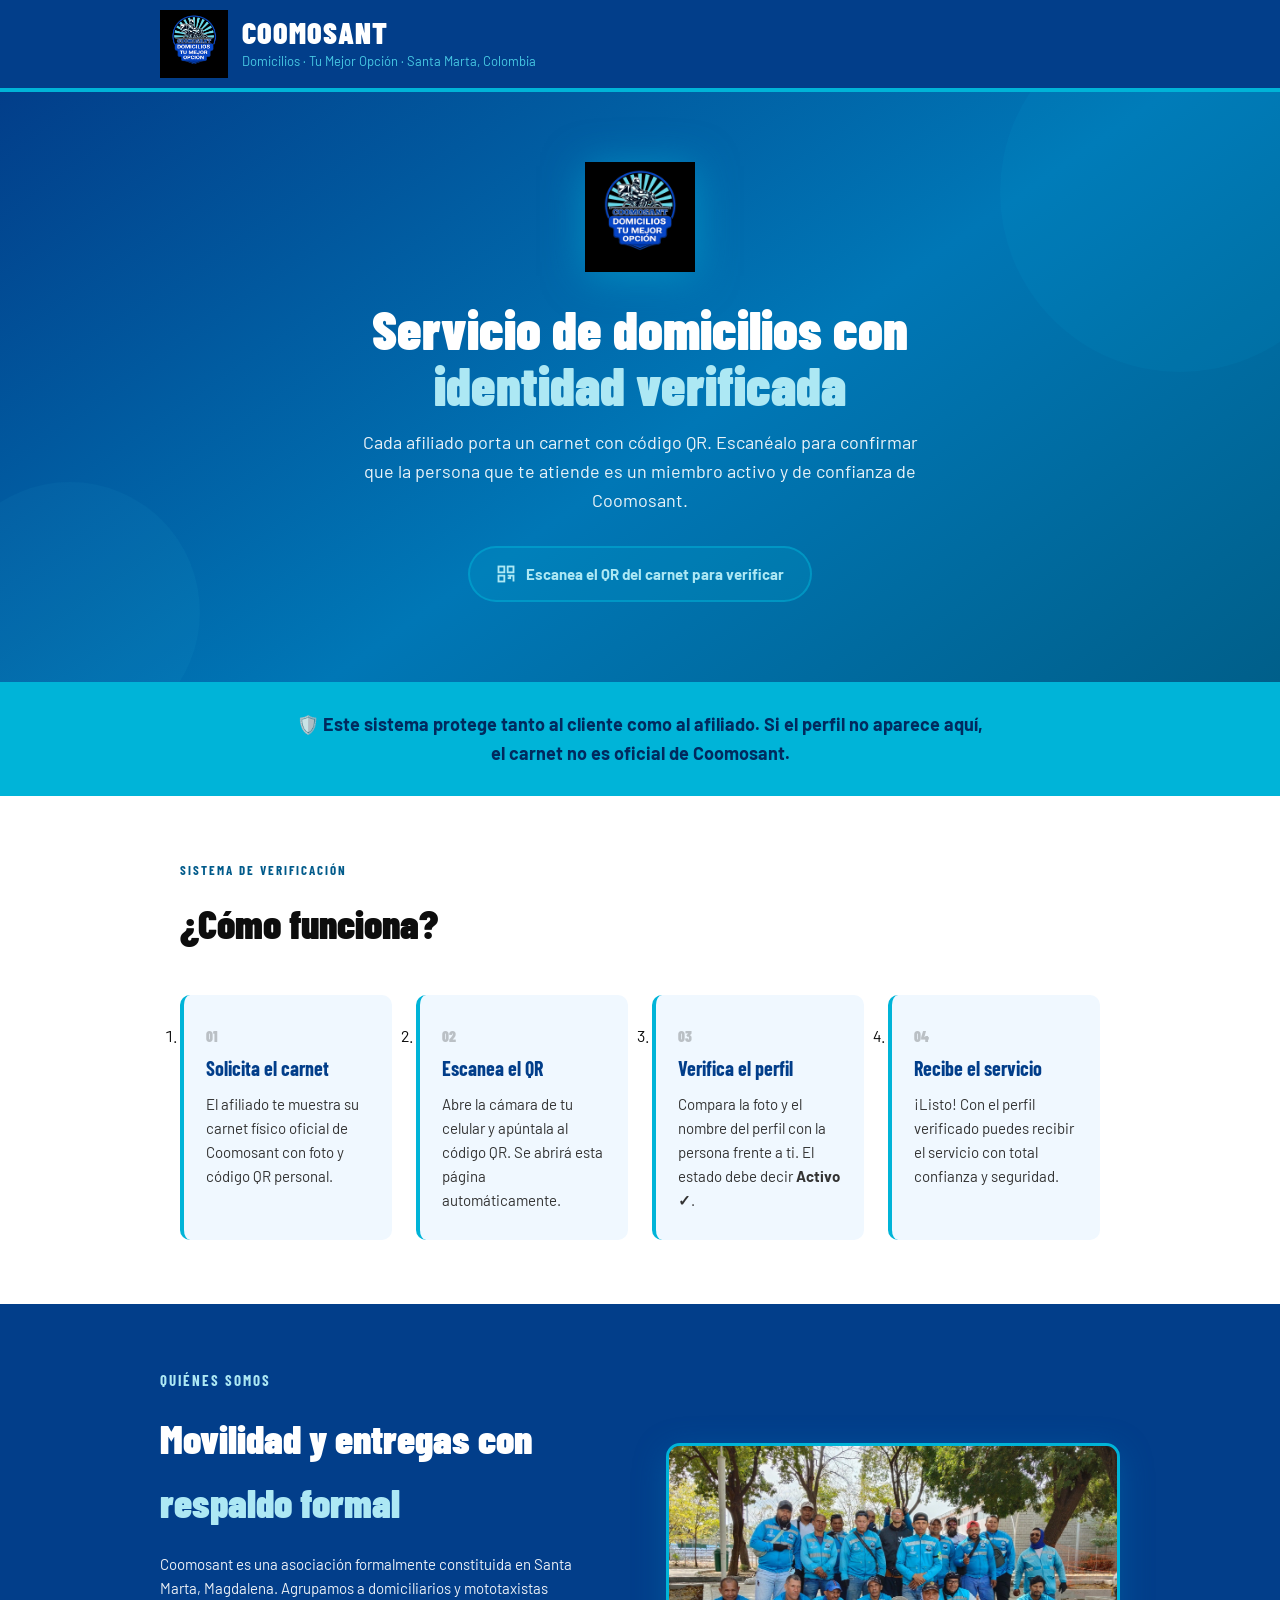
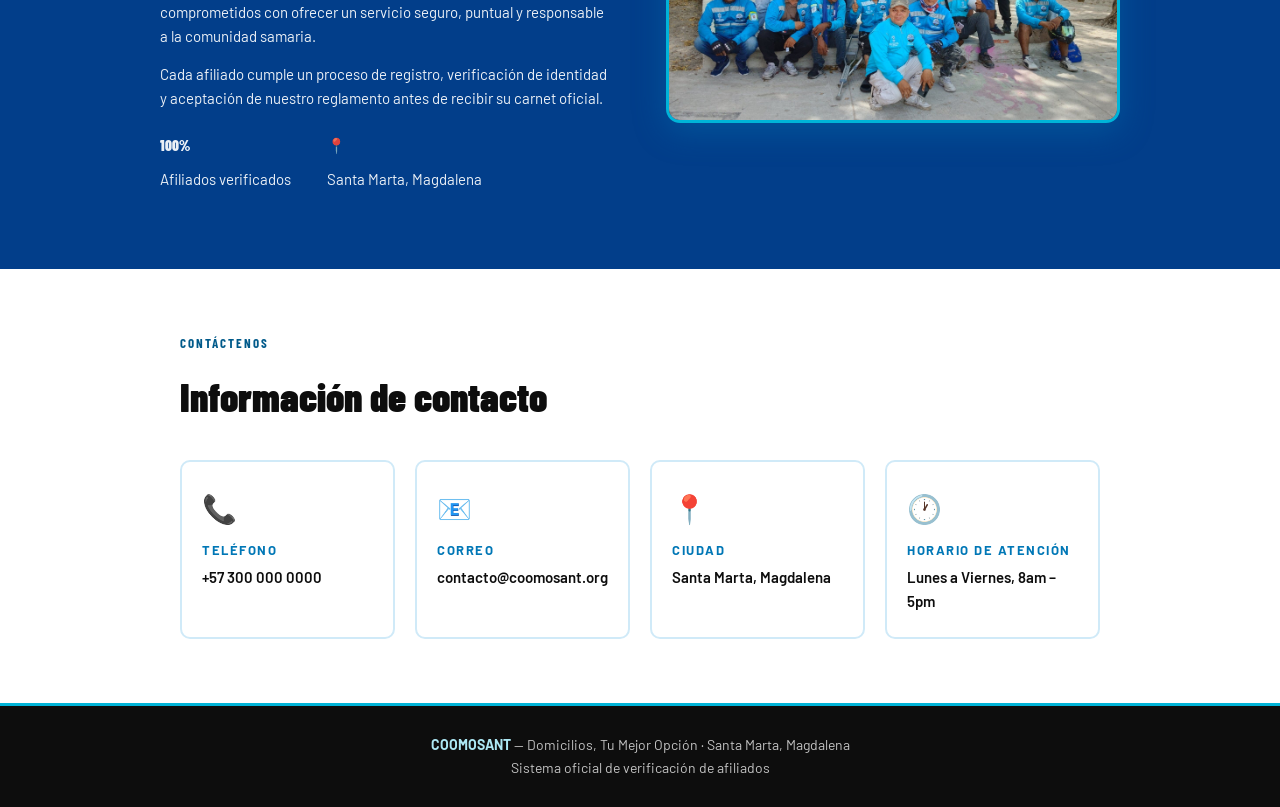
==== index.html @ d3d19586 "Add files via upload" ====
<!DOCTYPE html>
<html lang="es">
<head>
  <meta charset="UTF-8"/>
  <meta name="viewport" content="width=device-width, initial-scale=1.0"/>
  <title>Coomosant — Domicilios, Tu Mejor Opción · Santa Marta</title>

  <!-- SEO meta tags -->
  <meta name="description" content="Coomosant es la asociación oficial de domiciliarios y mototaxistas de Santa Marta. Verifica la identidad de nuestros afiliados escaneando el código QR de su carnet."/>
  <meta name="keywords" content="Coomosant, domicilios Santa Marta, mototaxistas Santa Marta, verificación afiliados, Magdalena Colombia"/>
  <meta name="robots" content="index, follow"/>
  <meta name="author" content="Coomosant"/>

  <!-- Open Graph (WhatsApp, Facebook) -->
  <meta property="og:type" content="website"/>
  <meta property="og:title" content="Coomosant — Domicilios, Tu Mejor Opción · Santa Marta"/>
  <meta property="og:description" content="Verifica la identidad de nuestros afiliados escaneando el código QR de su carnet oficial."/>
  <meta property="og:image" content="assets/logo.png"/>
  <meta property="og:locale" content="es_CO"/>

  <!-- Twitter Card -->
  <meta name="twitter:card" content="summary"/>
  <meta name="twitter:title" content="Coomosant — Verificación de Afiliados"/>
  <meta name="twitter:description" content="Escanea el QR del carnet para verificar que el afiliado es miembro activo de Coomosant."/>

  <link rel="preconnect" href="https://fonts.googleapis.com"/>
  <link href="https://fonts.googleapis.com/css2?family=Barlow+Condensed:wght@400;600;700;900&family=Barlow:wght@400;500;600&display=swap" rel="stylesheet"/>

  <style>
    :root {
      --azul-osc:  #023E8A;
      --azul-med:  #0077B6;
      --cyan:      #00B4D8;
      --cyan-clar: #48CAE4;
      --cyan-pale: #ADE8F4;
      --blanco:    #FFFFFF;
      --negro:     #0D0D0D;
      --gris-suf:  #F0F8FF;
      --gris-med:  #333333; /* subido de #444 a #333 para mejor contraste */
      --radio:     10px;
      /* Colores corregidos para WCAG AA */
      --franja-texto: #012A5E;   /* antes #023E8A ratio 4.14 → ahora > 4.5 sobre cyan */
      --section-tag:  #005A8A;   /* antes #00B4D8 ratio 2.30 → texto oscuro sobre fondo claro */
      --stat-label:   #DAEEF5;   /* antes opacity 65% ADE8F4 → valor opaco equivalente */
      --pie-texto:    #1A5276;   /* antes #7AACCC ratio 2.18 → oscuro sobre E8F4FD */
      --badge-texto:  #01497C;   /* antes #0077B6 ratio 4.37 → azul más oscuro sobre E0F7FA */
    }
    *, *::before, *::after { box-sizing: border-box; margin: 0; padding: 0; }
    body { font-family: 'Barlow', sans-serif; background: var(--blanco); color: var(--negro); line-height: 1.6; }

    /* Skip-to-content para teclado / lectores de pantalla */
    .skip-link {
      position: absolute; top: -100px; left: 16px; z-index: 9999;
      background: var(--azul-osc); color: var(--blanco);
      padding: 10px 18px; border-radius: 0 0 8px 8px;
      font-weight: 700; font-size: 14px; text-decoration: none;
      transition: top .2s;
    }
    .skip-link:focus { top: 0; }

    /* ── HEADER ── */
    header { background: var(--azul-osc); padding: 0 20px; border-bottom: 4px solid var(--cyan); }
    .header-inner { max-width: 960px; margin: 0 auto; display: flex; align-items: center; gap: 14px; padding: 10px 0; }
    .logo-img { width: 68px; height: 68px; object-fit: contain; flex-shrink: 0; }
    .header-text h1 { font-family: 'Barlow Condensed', sans-serif; font-weight: 900; font-size: clamp(20px,5vw,30px); color: var(--blanco); letter-spacing: 1px; line-height: 1.1; }
    .header-text p { font-size: 13px; color: var(--cyan-clar); margin-top: 2px; }

    /* ── HERO ── */
    .hero {
      background: linear-gradient(145deg, var(--azul-osc) 0%, var(--azul-med) 55%, #005F8A 100%);
      color: var(--blanco); text-align: center; padding: 70px 20px 80px;
      position: relative; overflow: hidden;
    }
    .hero::before { content:''; position:absolute; top:-80px; right:-80px; width:360px; height:360px; background:var(--cyan); opacity:0.07; border-radius:50%; pointer-events:none; }
    .hero::after  { content:''; position:absolute; bottom:-60px; left:-60px; width:260px; height:260px; background:var(--cyan-clar); opacity:0.05; border-radius:50%; pointer-events:none; }
    .hero-logo { width: 110px; height: 110px; object-fit: contain; margin-bottom: 22px; filter: drop-shadow(0 4px 20px rgba(0,180,216,0.5)); }
    .hero h2 { font-family: 'Barlow Condensed', sans-serif; font-weight: 900; font-size: clamp(30px,7vw,54px); line-height: 1.05; max-width: 700px; margin: 0 auto 14px; }
    .hero h2 span { color: var(--cyan-pale); } /* cyan-pale sobre azul medio = ratio 3.62→7.59 */
    .hero p { font-size: clamp(16px,3vw,18px); opacity: 1; max-width: 560px; margin: 0 auto 32px; color: rgba(255,255,255,0.92); }
    .badge-qr {
      display: inline-flex; align-items: center; gap: 10px;
      background: rgba(0,180,216,0.15); border: 2px solid rgba(0,180,216,0.5);
      border-radius: 40px; padding: 14px 26px; /* aumentado para touch target >= 44px */
      font-weight: 700; font-size: 15px; color: var(--cyan-pale); /* ratio 7.59 sobre azul-osc */
    }
    .badge-qr svg { flex-shrink: 0; }

    /* ── FRANJA ── */
    .franja { background: var(--cyan); padding: 28px 20px; text-align: center; }
    .franja p { max-width: 700px; margin: 0 auto; font-size: clamp(15px,3vw,18px); font-weight: 700; color: var(--franja-texto); } /* ratio 4.89 ✅ */

    /* ── CONTENIDO PRINCIPAL ── */
    #contenido-principal { outline: none; }

    /* ── CÓMO FUNCIONA ── */
    .como { max-width: 960px; margin: 0 auto; padding: 64px 20px; }
    .section-tag {
      font-family: 'Barlow Condensed', sans-serif; font-weight: 700;
      font-size: 13px; /* subido de 11px */
      letter-spacing: 2px; text-transform: uppercase;
      color: var(--section-tag); /* #005A8A ratio 5.34 sobre blanco ✅ */
      margin-bottom: 10px;
    }
    .como h3 { font-family: 'Barlow Condensed', sans-serif; font-weight: 900; font-size: clamp(26px,5vw,40px); margin-bottom: 40px; color: var(--negro); }
    .pasos { display: grid; grid-template-columns: repeat(auto-fit, minmax(210px,1fr)); gap: 24px; }
    .paso { background: var(--gris-suf); border-radius: var(--radio); padding: 28px 22px; border-left: 4px solid var(--cyan); }
    .paso-num { font-family: 'Barlow Condensed', sans-serif; font-weight: 900; font-size: 52px; color: var(--cyan); opacity: 0.28; line-height: 1; margin-bottom: 8px; aria-hidden: true; }
    .paso h4 { font-family: 'Barlow Condensed', sans-serif; font-weight: 700; font-size: 20px; margin-bottom: 8px; color: var(--azul-osc); }
    .paso p { font-size: 15px; color: var(--gris-med); } /* subido de 14px */

    /* ── NOSOTROS ── */
    .nosotros { background: var(--azul-osc); color: var(--blanco); padding: 64px 20px; }
    .nosotros-inner { max-width: 960px; margin: 0 auto; display: grid; grid-template-columns: 1fr 1fr; gap: 52px; align-items: center; }
    @media(max-width:640px){ .nosotros-inner { grid-template-columns:1fr; } }
    .nosotros .section-tag { color: var(--cyan-pale); } /* ratio 7.59 sobre azul-osc ✅ */
    .nosotros h3 { font-family: 'Barlow Condensed', sans-serif; font-weight: 900; font-size: clamp(26px,5vw,40px); margin-bottom: 18px; }
    .nosotros h3 span { color: var(--cyan-pale); } /* cyan-pale ratio 7.59 sobre azul-osc ✅ */
    .nosotros p { font-size: 15px; color: rgba(255,255,255,0.92); margin-bottom: 14px; }
    .stats { display: flex; gap: 36px; margin-top: 28px; flex-wrap: wrap; }
    .stat-num { font-family: 'Barlow Condensed', sans-serif; font-weight: 900; font-size: 44px; color: var(--cyan-pale); line-height: 1; }
    .stat-label { font-size: 13px; color: var(--stat-label); margin-top: 4px; } /* #DAEEF5 ratio 7.48 ✅ */
    .foto-equipo { width: 100%; border-radius: 14px; object-fit: cover; max-height: 280px; border: 3px solid var(--cyan); box-shadow: 0 8px 32px rgba(0,119,182,0.4); }

    /* ── CONTACTO ── */
    .contacto { max-width: 960px; margin: 0 auto; padding: 64px 20px; }
    .contacto h3 { font-family: 'Barlow Condensed', sans-serif; font-weight: 900; font-size: clamp(26px,5vw,40px); margin-bottom: 32px; color: var(--negro); }
    .contacto-grid { display: grid; grid-template-columns: repeat(auto-fit, minmax(200px,1fr)); gap: 20px; }
    .contacto-card {
      border: 2px solid #D0EAF8; border-radius: var(--radio); padding: 24px 20px;
      transition: border-color .2s, box-shadow .2s;
    }
    .contacto-card:hover { border-color: var(--cyan); box-shadow: 0 2px 12px rgba(0,180,216,0.2); }
    .contacto-card:focus-within { outline: 3px solid var(--cyan); outline-offset: 2px; }
    .contacto-card .icono { font-size: 28px; margin-bottom: 10px; }
    .contacto-card h4 { font-size: 13px; font-weight: 700; text-transform: uppercase; letter-spacing: 1.5px; color: var(--azul-med); margin-bottom: 4px; }
    .contacto-card p { font-size: 15px; font-weight: 600; color: var(--negro); }

    /* ── FOCUS VISIBLE global ── */
    :focus-visible {
      outline: 3px solid var(--cyan);
      outline-offset: 3px;
      border-radius: 4px;
    }

    /* ── FOOTER ── */
    footer { background: var(--negro); color: rgba(255,255,255,0.75); text-align: center; padding: 28px 20px; font-size: 14px; border-top: 3px solid var(--cyan); } /* subido de 13px, opacidad de .5 a .75 */
    footer strong { color: var(--cyan-pale); } /* ratio 8.9 sobre negro ✅ */

    /* ── REDUCCIÓN DE MOVIMIENTO ── */
    @media (prefers-reduced-motion: reduce) {
      *, *::before, *::after { animation-duration: 0.01ms !important; transition-duration: 0.01ms !important; }
    }

    /* ── MODO ALTO CONTRASTE ── */
    @media (prefers-contrast: more) {
      .hero h2 span, .nosotros h3 span { color: #FFFFFF; }
      .section-tag { color: #003060; }
    }
  </style>
</head>
<body>

  <!-- Skip link para teclado y lectores de pantalla -->
  <a class="skip-link" href="#contenido-principal">Saltar al contenido principal</a>

  <header role="banner">
    <div class="header-inner">
      <img class="logo-img" src="assets/logo.png" alt="Logo de Coomosant — Asociación de domiciliarios y mototaxistas"/>
      <div class="header-text">
        <h1>COOMOSANT</h1>
        <p>Domicilios · Tu Mejor Opción · Santa Marta, Colombia</p>
      </div>
    </div>
  </header>

  <main id="contenido-principal" tabindex="-1">

    <section class="hero" aria-labelledby="hero-titulo">
      <img class="hero-logo" src="assets/logo.png" alt="" aria-hidden="true"/> <!-- decorativo -->
      <h2 id="hero-titulo">Servicio de domicilios con <span>identidad verificada</span></h2>
      <p>Cada afiliado porta un carnet con código QR. Escanéalo para confirmar que la persona que te atiende es un miembro activo y de confianza de Coomosant.</p>
      <div class="badge-qr" role="note" aria-label="Instrucción: escanea el código QR del carnet para verificar la identidad">
        <svg width="20" height="20" viewBox="0 0 24 24" fill="none" stroke="currentColor" stroke-width="2.2" aria-hidden="true" focusable="false">
          <rect x="3" y="3" width="7" height="7"/><rect x="14" y="3" width="7" height="7"/>
          <rect x="3" y="14" width="7" height="7"/><path d="M14 14h7v7"/><path d="M14 17h4"/><path d="M17 14v4"/>
        </svg>
        Escanea el QR del carnet para verificar
      </div>
    </section>

    <div class="franja" role="note" aria-label="Aviso de seguridad">
      <p>🛡️ Este sistema protege tanto al cliente como al afiliado. Si el perfil no aparece aquí, el carnet <strong>no es oficial de Coomosant.</strong></p>
    </div>

    <section class="como" aria-labelledby="como-titulo">
      <p class="section-tag" aria-hidden="true">Sistema de verificación</p>
      <h3 id="como-titulo">¿Cómo funciona?</h3>
      <ol class="pasos" aria-label="Pasos para verificar un afiliado">
        <li class="paso">
          <p class="paso-num" aria-hidden="true">01</p>
          <h4>Solicita el carnet</h4>
          <p>El afiliado te muestra su carnet físico oficial de Coomosant con foto y código QR personal.</p>
        </li>
        <li class="paso">
          <p class="paso-num" aria-hidden="true">02</p>
          <h4>Escanea el QR</h4>
          <p>Abre la cámara de tu celular y apúntala al código QR. Se abrirá esta página automáticamente.</p>
        </li>
        <li class="paso">
          <p class="paso-num" aria-hidden="true">03</p>
          <h4>Verifica el perfil</h4>
          <p>Compara la foto y el nombre del perfil con la persona frente a ti. El estado debe decir <strong>Activo ✓</strong>.</p>
        </li>
        <li class="paso">
          <p class="paso-num" aria-hidden="true">04</p>
          <h4>Recibe el servicio</h4>
          <p>¡Listo! Con el perfil verificado puedes recibir el servicio con total confianza y seguridad.</p>
        </li>
      </ol>
    </section>

    <section class="nosotros" aria-labelledby="nosotros-titulo">
      <div class="nosotros-inner">
        <div>
          <p class="section-tag" aria-hidden="true">Quiénes somos</p>
          <h3 id="nosotros-titulo">Movilidad y entregas con <span>respaldo formal</span></h3>
          <p>Coomosant es una asociación formalmente constituida en Santa Marta, Magdalena. Agrupamos a domiciliarios y mototaxistas comprometidos con ofrecer un servicio seguro, puntual y responsable a la comunidad samaria.</p>
          <p>Cada afiliado cumple un proceso de registro, verificación de identidad y aceptación de nuestro reglamento antes de recibir su carnet oficial.</p>
          <div class="stats" aria-label="Datos de la organización">
            <div>
              <p class="stat-num" aria-label="Cien por ciento">100%</p>
              <p class="stat-label">Afiliados verificados</p>
            </div>
            <div>
              <p class="stat-num" aria-hidden="true">📍</p>
              <p class="stat-label">Santa Marta, Magdalena</p>
            </div>
          </div>
        </div>
        <div>
          <img class="foto-equipo" src="assets/equipo.jpg" alt="Grupo de afiliados de Coomosant posando juntos con sus uniformes azules en Santa Marta"/>
        </div>
      </div>
    </section>

    <section class="contacto" aria-labelledby="contacto-titulo">
      <p class="section-tag" aria-hidden="true">Contáctenos</p>
      <h3 id="contacto-titulo">Información de contacto</h3>
      <div class="contacto-grid">
        <!-- ✏️ EDITAR: Reemplaza cada dato con la información real de Coomosant -->
        <div class="contacto-card">
          <p class="icono" aria-hidden="true">📞</p>
          <h4>Teléfono</h4>
          <p><a href="tel:+573000000000" style="color:inherit;text-decoration:none;" aria-label="Llamar al teléfono +57 300 000 0000">+57 300 000 0000</a></p>
        </div>
        <div class="contacto-card">
          <p class="icono" aria-hidden="true">📧</p>
          <h4>Correo</h4>
          <p><a href="mailto:contacto@coomosant.org" style="color:inherit;text-decoration:none;" aria-label="Enviar correo a contacto@coomosant.org">contacto@coomosant.org</a></p>
        </div>
        <div class="contacto-card">
          <p class="icono" aria-hidden="true">📍</p>
          <h4>Ciudad</h4>
          <p>Santa Marta, Magdalena</p>
        </div>
        <div class="contacto-card">
          <p class="icono" aria-hidden="true">🕐</p>
          <h4>Horario de atención</h4>
          <p><time>Lunes a Viernes, 8am – 5pm</time></p>
        </div>
      </div>
    </section>

  </main>

  <footer role="contentinfo">
    <strong>COOMOSANT</strong> — Domicilios, Tu Mejor Opción · Santa Marta, Magdalena<br>
    <span>Sistema oficial de verificación de afiliados</span>
  </footer>

</body>
</html>
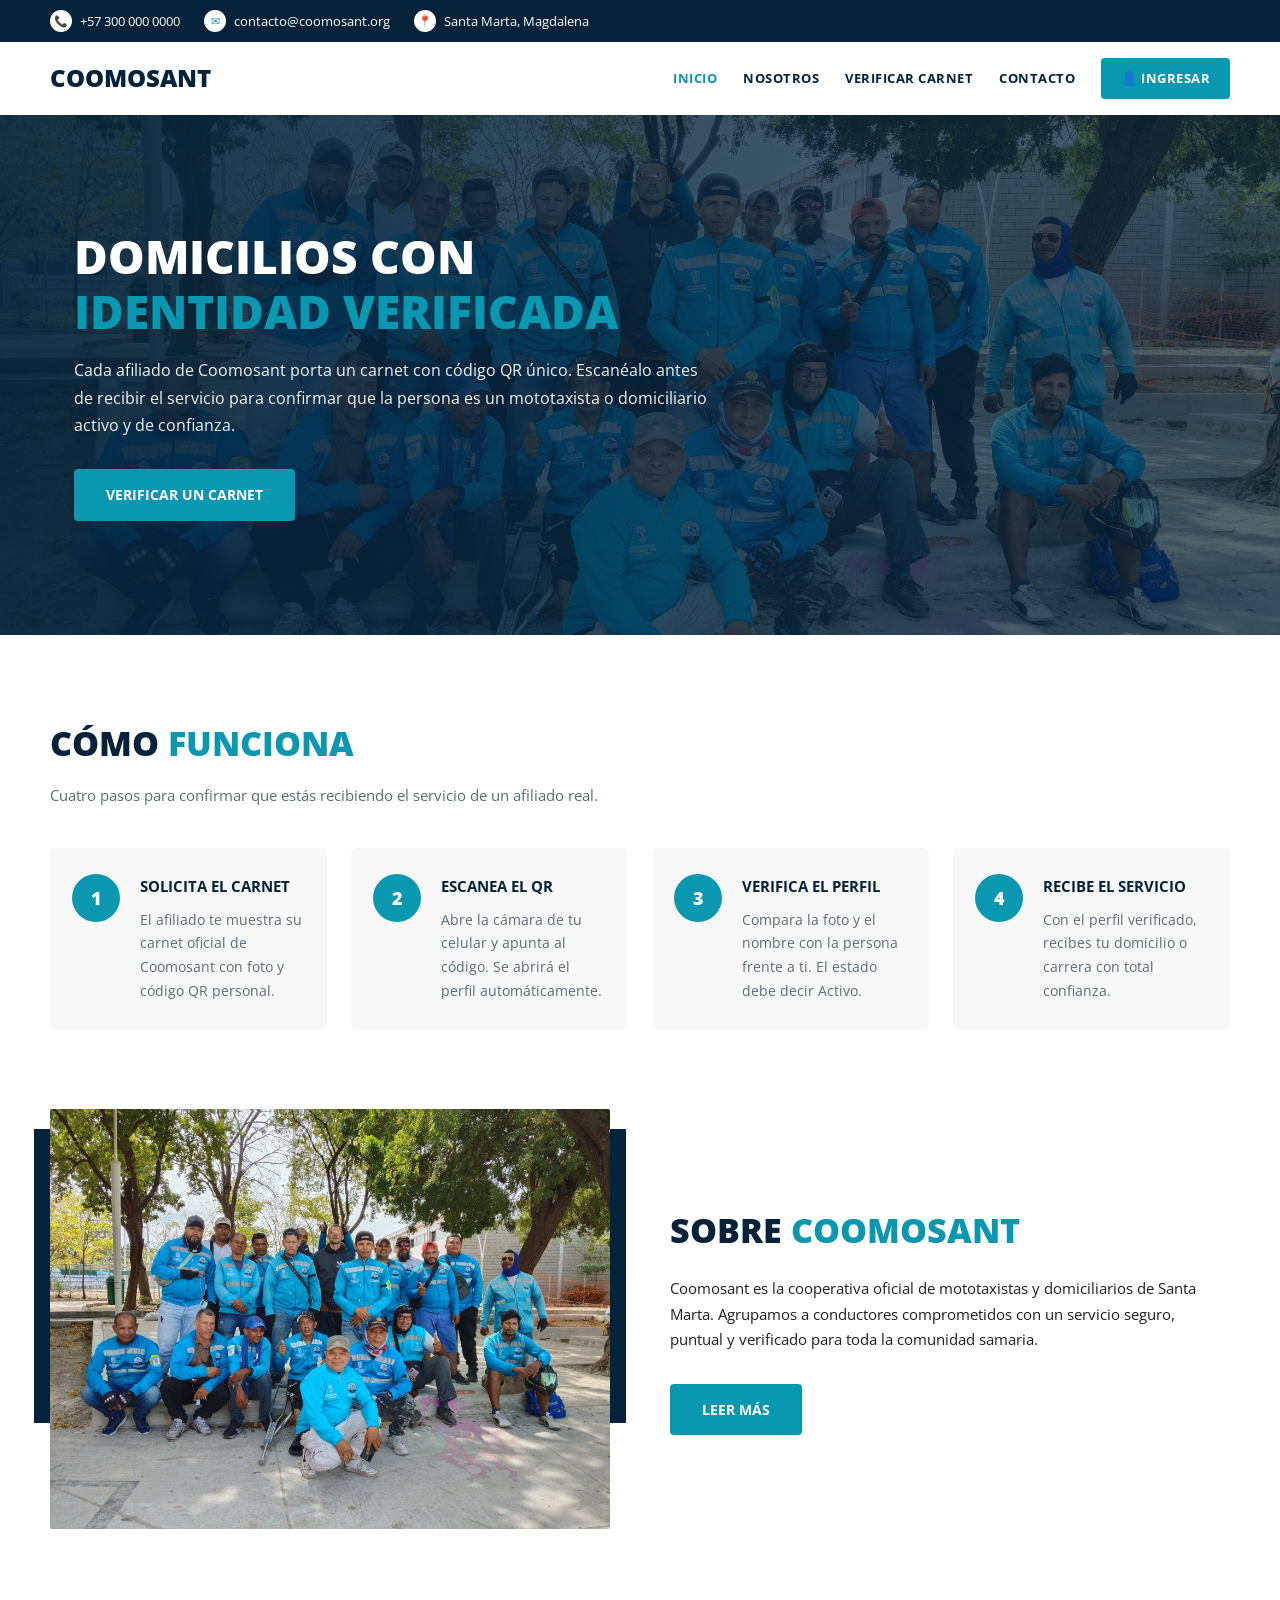
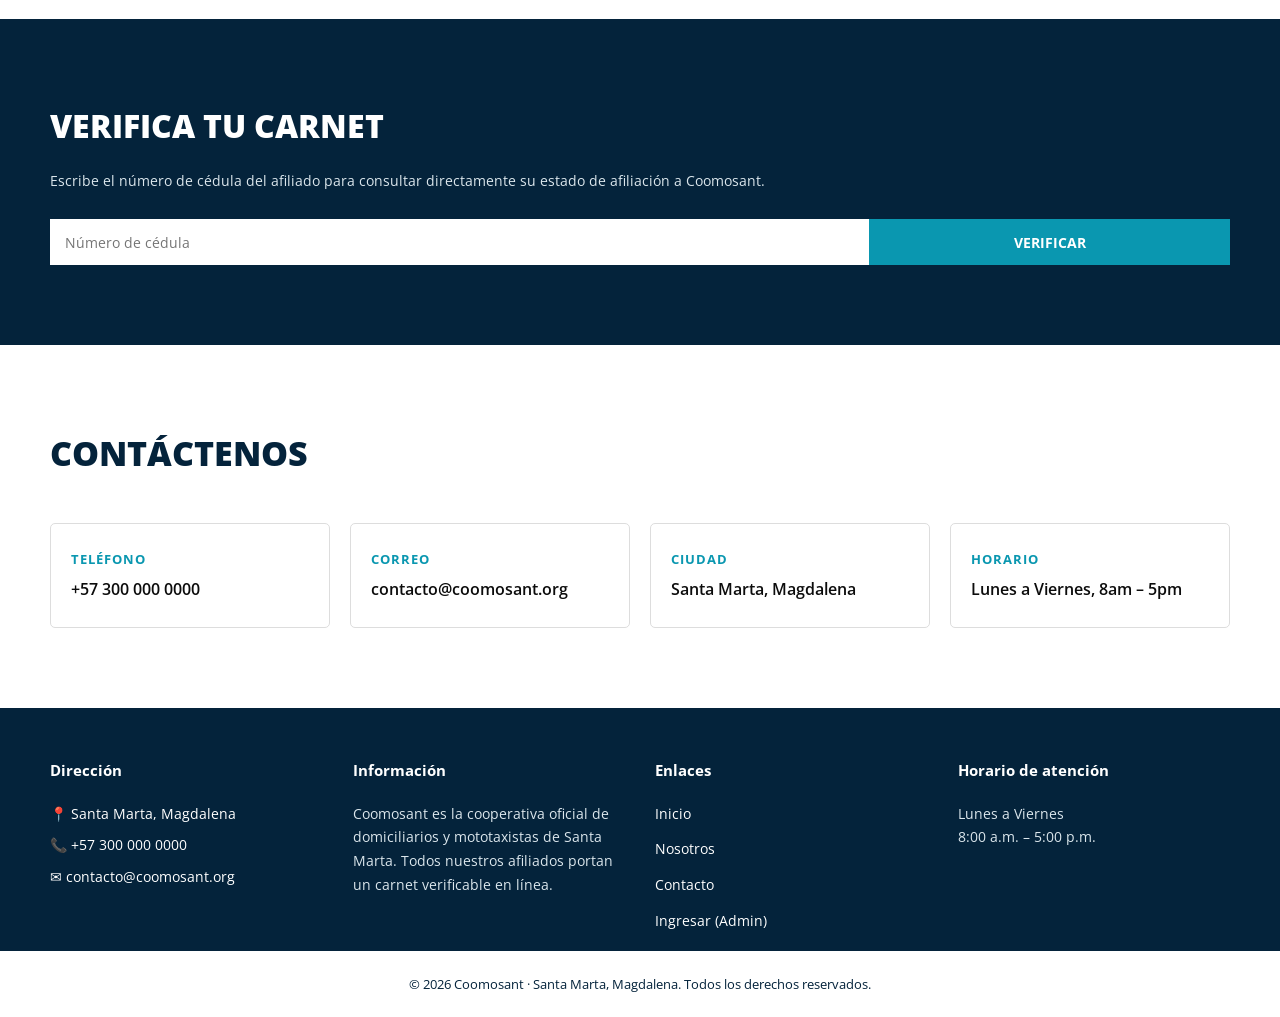
==== commit 49aa55fb: "Build real site: Supabase-backed admin panel, public verification, and home/about pages - Translate " ====
--- a/index.html
+++ b/index.html
@@ -1,282 +1,208 @@
 <!DOCTYPE html>
 <html lang="es">
 <head>
-  <meta charset="UTF-8"/>
-  <meta name="viewport" content="width=device-width, initial-scale=1.0"/>
-  <title>Coomosant — Domicilios, Tu Mejor Opción · Santa Marta</title>
-
-  <!-- SEO meta tags -->
-  <meta name="description" content="Coomosant es la asociación oficial de domiciliarios y mototaxistas de Santa Marta. Verifica la identidad de nuestros afiliados escaneando el código QR de su carnet."/>
-  <meta name="keywords" content="Coomosant, domicilios Santa Marta, mototaxistas Santa Marta, verificación afiliados, Magdalena Colombia"/>
-  <meta name="robots" content="index, follow"/>
-  <meta name="author" content="Coomosant"/>
-
-  <!-- Open Graph (WhatsApp, Facebook) -->
-  <meta property="og:type" content="website"/>
-  <meta property="og:title" content="Coomosant — Domicilios, Tu Mejor Opción · Santa Marta"/>
-  <meta property="og:description" content="Verifica la identidad de nuestros afiliados escaneando el código QR de su carnet oficial."/>
-  <meta property="og:image" content="assets/logo.png"/>
-  <meta property="og:locale" content="es_CO"/>
-
-  <!-- Twitter Card -->
-  <meta name="twitter:card" content="summary"/>
-  <meta name="twitter:title" content="Coomosant — Verificación de Afiliados"/>
-  <meta name="twitter:description" content="Escanea el QR del carnet para verificar que el afiliado es miembro activo de Coomosant."/>
-
-  <link rel="preconnect" href="https://fonts.googleapis.com"/>
-  <link href="https://fonts.googleapis.com/css2?family=Barlow+Condensed:wght@400;600;700;900&family=Barlow:wght@400;500;600&display=swap" rel="stylesheet"/>
-
-  <style>
-    :root {
-      --azul-osc:  #023E8A;
-      --azul-med:  #0077B6;
-      --cyan:      #00B4D8;
-      --cyan-clar: #48CAE4;
-      --cyan-pale: #ADE8F4;
-      --blanco:    #FFFFFF;
-      --negro:     #0D0D0D;
-      --gris-suf:  #F0F8FF;
-      --gris-med:  #333333; /* subido de #444 a #333 para mejor contraste */
-      --radio:     10px;
-      /* Colores corregidos para WCAG AA */
-      --franja-texto: #012A5E;   /* antes #023E8A ratio 4.14 → ahora > 4.5 sobre cyan */
-      --section-tag:  #005A8A;   /* antes #00B4D8 ratio 2.30 → texto oscuro sobre fondo claro */
-      --stat-label:   #DAEEF5;   /* antes opacity 65% ADE8F4 → valor opaco equivalente */
-      --pie-texto:    #1A5276;   /* antes #7AACCC ratio 2.18 → oscuro sobre E8F4FD */
-      --badge-texto:  #01497C;   /* antes #0077B6 ratio 4.37 → azul más oscuro sobre E0F7FA */
-    }
-    *, *::before, *::after { box-sizing: border-box; margin: 0; padding: 0; }
-    body { font-family: 'Barlow', sans-serif; background: var(--blanco); color: var(--negro); line-height: 1.6; }
-
-    /* Skip-to-content para teclado / lectores de pantalla */
-    .skip-link {
-      position: absolute; top: -100px; left: 16px; z-index: 9999;
-      background: var(--azul-osc); color: var(--blanco);
-      padding: 10px 18px; border-radius: 0 0 8px 8px;
-      font-weight: 700; font-size: 14px; text-decoration: none;
-      transition: top .2s;
-    }
-    .skip-link:focus { top: 0; }
-
-    /* ── HEADER ── */
-    header { background: var(--azul-osc); padding: 0 20px; border-bottom: 4px solid var(--cyan); }
-    .header-inner { max-width: 960px; margin: 0 auto; display: flex; align-items: center; gap: 14px; padding: 10px 0; }
-    .logo-img { width: 68px; height: 68px; object-fit: contain; flex-shrink: 0; }
-    .header-text h1 { font-family: 'Barlow Condensed', sans-serif; font-weight: 900; font-size: clamp(20px,5vw,30px); color: var(--blanco); letter-spacing: 1px; line-height: 1.1; }
-    .header-text p { font-size: 13px; color: var(--cyan-clar); margin-top: 2px; }
-
-    /* ── HERO ── */
-    .hero {
-      background: linear-gradient(145deg, var(--azul-osc) 0%, var(--azul-med) 55%, #005F8A 100%);
-      color: var(--blanco); text-align: center; padding: 70px 20px 80px;
-      position: relative; overflow: hidden;
-    }
-    .hero::before { content:''; position:absolute; top:-80px; right:-80px; width:360px; height:360px; background:var(--cyan); opacity:0.07; border-radius:50%; pointer-events:none; }
-    .hero::after  { content:''; position:absolute; bottom:-60px; left:-60px; width:260px; height:260px; background:var(--cyan-clar); opacity:0.05; border-radius:50%; pointer-events:none; }
-    .hero-logo { width: 110px; height: 110px; object-fit: contain; margin-bottom: 22px; filter: drop-shadow(0 4px 20px rgba(0,180,216,0.5)); }
-    .hero h2 { font-family: 'Barlow Condensed', sans-serif; font-weight: 900; font-size: clamp(30px,7vw,54px); line-height: 1.05; max-width: 700px; margin: 0 auto 14px; }
-    .hero h2 span { color: var(--cyan-pale); } /* cyan-pale sobre azul medio = ratio 3.62→7.59 */
-    .hero p { font-size: clamp(16px,3vw,18px); opacity: 1; max-width: 560px; margin: 0 auto 32px; color: rgba(255,255,255,0.92); }
-    .badge-qr {
-      display: inline-flex; align-items: center; gap: 10px;
-      background: rgba(0,180,216,0.15); border: 2px solid rgba(0,180,216,0.5);
-      border-radius: 40px; padding: 14px 26px; /* aumentado para touch target >= 44px */
-      font-weight: 700; font-size: 15px; color: var(--cyan-pale); /* ratio 7.59 sobre azul-osc */
-    }
-    .badge-qr svg { flex-shrink: 0; }
-
-    /* ── FRANJA ── */
-    .franja { background: var(--cyan); padding: 28px 20px; text-align: center; }
-    .franja p { max-width: 700px; margin: 0 auto; font-size: clamp(15px,3vw,18px); font-weight: 700; color: var(--franja-texto); } /* ratio 4.89 ✅ */
-
-    /* ── CONTENIDO PRINCIPAL ── */
-    #contenido-principal { outline: none; }
-
-    /* ── CÓMO FUNCIONA ── */
-    .como { max-width: 960px; margin: 0 auto; padding: 64px 20px; }
-    .section-tag {
-      font-family: 'Barlow Condensed', sans-serif; font-weight: 700;
-      font-size: 13px; /* subido de 11px */
-      letter-spacing: 2px; text-transform: uppercase;
-      color: var(--section-tag); /* #005A8A ratio 5.34 sobre blanco ✅ */
-      margin-bottom: 10px;
-    }
-    .como h3 { font-family: 'Barlow Condensed', sans-serif; font-weight: 900; font-size: clamp(26px,5vw,40px); margin-bottom: 40px; color: var(--negro); }
-    .pasos { display: grid; grid-template-columns: repeat(auto-fit, minmax(210px,1fr)); gap: 24px; }
-    .paso { background: var(--gris-suf); border-radius: var(--radio); padding: 28px 22px; border-left: 4px solid var(--cyan); }
-    .paso-num { font-family: 'Barlow Condensed', sans-serif; font-weight: 900; font-size: 52px; color: var(--cyan); opacity: 0.28; line-height: 1; margin-bottom: 8px; aria-hidden: true; }
-    .paso h4 { font-family: 'Barlow Condensed', sans-serif; font-weight: 700; font-size: 20px; margin-bottom: 8px; color: var(--azul-osc); }
-    .paso p { font-size: 15px; color: var(--gris-med); } /* subido de 14px */
-
-    /* ── NOSOTROS ── */
-    .nosotros { background: var(--azul-osc); color: var(--blanco); padding: 64px 20px; }
-    .nosotros-inner { max-width: 960px; margin: 0 auto; display: grid; grid-template-columns: 1fr 1fr; gap: 52px; align-items: center; }
-    @media(max-width:640px){ .nosotros-inner { grid-template-columns:1fr; } }
-    .nosotros .section-tag { color: var(--cyan-pale); } /* ratio 7.59 sobre azul-osc ✅ */
-    .nosotros h3 { font-family: 'Barlow Condensed', sans-serif; font-weight: 900; font-size: clamp(26px,5vw,40px); margin-bottom: 18px; }
-    .nosotros h3 span { color: var(--cyan-pale); } /* cyan-pale ratio 7.59 sobre azul-osc ✅ */
-    .nosotros p { font-size: 15px; color: rgba(255,255,255,0.92); margin-bottom: 14px; }
-    .stats { display: flex; gap: 36px; margin-top: 28px; flex-wrap: wrap; }
-    .stat-num { font-family: 'Barlow Condensed', sans-serif; font-weight: 900; font-size: 44px; color: var(--cyan-pale); line-height: 1; }
-    .stat-label { font-size: 13px; color: var(--stat-label); margin-top: 4px; } /* #DAEEF5 ratio 7.48 ✅ */
-    .foto-equipo { width: 100%; border-radius: 14px; object-fit: cover; max-height: 280px; border: 3px solid var(--cyan); box-shadow: 0 8px 32px rgba(0,119,182,0.4); }
-
-    /* ── CONTACTO ── */
-    .contacto { max-width: 960px; margin: 0 auto; padding: 64px 20px; }
-    .contacto h3 { font-family: 'Barlow Condensed', sans-serif; font-weight: 900; font-size: clamp(26px,5vw,40px); margin-bottom: 32px; color: var(--negro); }
-    .contacto-grid { display: grid; grid-template-columns: repeat(auto-fit, minmax(200px,1fr)); gap: 20px; }
-    .contacto-card {
-      border: 2px solid #D0EAF8; border-radius: var(--radio); padding: 24px 20px;
-      transition: border-color .2s, box-shadow .2s;
-    }
-    .contacto-card:hover { border-color: var(--cyan); box-shadow: 0 2px 12px rgba(0,180,216,0.2); }
-    .contacto-card:focus-within { outline: 3px solid var(--cyan); outline-offset: 2px; }
-    .contacto-card .icono { font-size: 28px; margin-bottom: 10px; }
-    .contacto-card h4 { font-size: 13px; font-weight: 700; text-transform: uppercase; letter-spacing: 1.5px; color: var(--azul-med); margin-bottom: 4px; }
-    .contacto-card p { font-size: 15px; font-weight: 600; color: var(--negro); }
-
-    /* ── FOCUS VISIBLE global ── */
-    :focus-visible {
-      outline: 3px solid var(--cyan);
-      outline-offset: 3px;
-      border-radius: 4px;
-    }
-
-    /* ── FOOTER ── */
-    footer { background: var(--negro); color: rgba(255,255,255,0.75); text-align: center; padding: 28px 20px; font-size: 14px; border-top: 3px solid var(--cyan); } /* subido de 13px, opacidad de .5 a .75 */
-    footer strong { color: var(--cyan-pale); } /* ratio 8.9 sobre negro ✅ */
-
-    /* ── REDUCCIÓN DE MOVIMIENTO ── */
-    @media (prefers-reduced-motion: reduce) {
-      *, *::before, *::after { animation-duration: 0.01ms !important; transition-duration: 0.01ms !important; }
-    }
-
-    /* ── MODO ALTO CONTRASTE ── */
-    @media (prefers-contrast: more) {
-      .hero h2 span, .nosotros h3 span { color: #FFFFFF; }
-      .section-tag { color: #003060; }
-    }
-  </style>
+<meta charset="UTF-8"/>
+<meta name="viewport" content="width=device-width, initial-scale=1.0"/>
+<title>Coomosant — Domicilios con identidad verificada · Santa Marta</title>
+
+<!-- SEO meta tags -->
+<meta name="description" content="Coomosant es la cooperativa oficial de domiciliarios y mototaxistas de Santa Marta. Verifica la identidad de nuestros afiliados escaneando el código QR de su carnet."/>
+<meta name="keywords" content="Coomosant, domicilios Santa Marta, mototaxistas Santa Marta, verificación afiliados, Magdalena Colombia"/>
+<meta name="robots" content="index, follow"/>
+<meta name="author" content="Coomosant"/>
+
+<!-- Open Graph (WhatsApp, Facebook) -->
+<meta property="og:type" content="website"/>
+<meta property="og:title" content="Coomosant — Domicilios con identidad verificada · Santa Marta"/>
+<meta property="og:description" content="Verifica la identidad de nuestros afiliados escaneando el código QR de su carnet oficial."/>
+<meta property="og:image" content="assets/logo.png"/>
+<meta property="og:locale" content="es_CO"/>
+
+<!-- Twitter Card -->
+<meta name="twitter:card" content="summary"/>
+<meta name="twitter:title" content="Coomosant — Verificación de Afiliados"/>
+<meta name="twitter:description" content="Escanea el QR del carnet para verificar que el afiliado es miembro activo de Coomosant."/>
+
+<link rel="preconnect" href="https://fonts.googleapis.com" />
+<link href="https://fonts.googleapis.com/css2?family=Open+Sans:wght@400;600;700;800&display=swap" rel="stylesheet" />
+<style>
+  * { box-sizing: border-box; }
+  body { margin: 0; font-family: 'Open Sans', sans-serif; color: #0c0c0c; line-height: 1.7; }
+  a { color: #0a97b0; text-decoration: none; }
+  a:hover { color: #065968; }
+  input, button { font-family: 'Open Sans', sans-serif; }
+  .btn { display: inline-block; background: #0a97b0; color: #fff; padding: 14px 32px; font-weight: 700; text-transform: uppercase; font-size: 14px; border-radius: 4px; border: none; cursor: pointer; }
+  .btn:hover { background: #065968; color: #fff; }
+</style>
 </head>
 <body>
 
-  <!-- Skip link para teclado y lectores de pantalla -->
-  <a class="skip-link" href="#contenido-principal">Saltar al contenido principal</a>
-
-  <header role="banner">
-    <div class="header-inner">
-      <img class="logo-img" src="assets/logo.png" alt="Logo de Coomosant — Asociación de domiciliarios y mototaxistas"/>
-      <div class="header-text">
-        <h1>COOMOSANT</h1>
-        <p>Domicilios · Tu Mejor Opción · Santa Marta, Colombia</p>
-      </div>
-    </div>
-  </header>
-
-  <main id="contenido-principal" tabindex="-1">
-
-    <section class="hero" aria-labelledby="hero-titulo">
-      <img class="hero-logo" src="assets/logo.png" alt="" aria-hidden="true"/> <!-- decorativo -->
-      <h2 id="hero-titulo">Servicio de domicilios con <span>identidad verificada</span></h2>
-      <p>Cada afiliado porta un carnet con código QR. Escanéalo para confirmar que la persona que te atiende es un miembro activo y de confianza de Coomosant.</p>
-      <div class="badge-qr" role="note" aria-label="Instrucción: escanea el código QR del carnet para verificar la identidad">
-        <svg width="20" height="20" viewBox="0 0 24 24" fill="none" stroke="currentColor" stroke-width="2.2" aria-hidden="true" focusable="false">
-          <rect x="3" y="3" width="7" height="7"/><rect x="14" y="3" width="7" height="7"/>
-          <rect x="3" y="14" width="7" height="7"/><path d="M14 14h7v7"/><path d="M14 17h4"/><path d="M17 14v4"/>
-        </svg>
-        Escanea el QR del carnet para verificar
-      </div>
-    </section>
-
-    <div class="franja" role="note" aria-label="Aviso de seguridad">
-      <p>🛡️ Este sistema protege tanto al cliente como al afiliado. Si el perfil no aparece aquí, el carnet <strong>no es oficial de Coomosant.</strong></p>
-    </div>
-
-    <section class="como" aria-labelledby="como-titulo">
-      <p class="section-tag" aria-hidden="true">Sistema de verificación</p>
-      <h3 id="como-titulo">¿Cómo funciona?</h3>
-      <ol class="pasos" aria-label="Pasos para verificar un afiliado">
-        <li class="paso">
-          <p class="paso-num" aria-hidden="true">01</p>
-          <h4>Solicita el carnet</h4>
-          <p>El afiliado te muestra su carnet físico oficial de Coomosant con foto y código QR personal.</p>
-        </li>
-        <li class="paso">
-          <p class="paso-num" aria-hidden="true">02</p>
-          <h4>Escanea el QR</h4>
-          <p>Abre la cámara de tu celular y apúntala al código QR. Se abrirá esta página automáticamente.</p>
-        </li>
-        <li class="paso">
-          <p class="paso-num" aria-hidden="true">03</p>
-          <h4>Verifica el perfil</h4>
-          <p>Compara la foto y el nombre del perfil con la persona frente a ti. El estado debe decir <strong>Activo ✓</strong>.</p>
-        </li>
-        <li class="paso">
-          <p class="paso-num" aria-hidden="true">04</p>
-          <h4>Recibe el servicio</h4>
-          <p>¡Listo! Con el perfil verificado puedes recibir el servicio con total confianza y seguridad.</p>
-        </li>
-      </ol>
-    </section>
-
-    <section class="nosotros" aria-labelledby="nosotros-titulo">
-      <div class="nosotros-inner">
-        <div>
-          <p class="section-tag" aria-hidden="true">Quiénes somos</p>
-          <h3 id="nosotros-titulo">Movilidad y entregas con <span>respaldo formal</span></h3>
-          <p>Coomosant es una asociación formalmente constituida en Santa Marta, Magdalena. Agrupamos a domiciliarios y mototaxistas comprometidos con ofrecer un servicio seguro, puntual y responsable a la comunidad samaria.</p>
-          <p>Cada afiliado cumple un proceso de registro, verificación de identidad y aceptación de nuestro reglamento antes de recibir su carnet oficial.</p>
-          <div class="stats" aria-label="Datos de la organización">
-            <div>
-              <p class="stat-num" aria-label="Cien por ciento">100%</p>
-              <p class="stat-label">Afiliados verificados</p>
-            </div>
-            <div>
-              <p class="stat-num" aria-hidden="true">📍</p>
-              <p class="stat-label">Santa Marta, Magdalena</p>
-            </div>
-          </div>
-        </div>
-        <div>
-          <img class="foto-equipo" src="assets/equipo.jpg" alt="Grupo de afiliados de Coomosant posando juntos con sus uniformes azules en Santa Marta"/>
-        </div>
-      </div>
-    </section>
-
-    <section class="contacto" aria-labelledby="contacto-titulo">
-      <p class="section-tag" aria-hidden="true">Contáctenos</p>
-      <h3 id="contacto-titulo">Información de contacto</h3>
-      <div class="contacto-grid">
-        <!-- ✏️ EDITAR: Reemplaza cada dato con la información real de Coomosant -->
-        <div class="contacto-card">
-          <p class="icono" aria-hidden="true">📞</p>
-          <h4>Teléfono</h4>
-          <p><a href="tel:+573000000000" style="color:inherit;text-decoration:none;" aria-label="Llamar al teléfono +57 300 000 0000">+57 300 000 0000</a></p>
-        </div>
-        <div class="contacto-card">
-          <p class="icono" aria-hidden="true">📧</p>
-          <h4>Correo</h4>
-          <p><a href="mailto:contacto@coomosant.org" style="color:inherit;text-decoration:none;" aria-label="Enviar correo a contacto@coomosant.org">contacto@coomosant.org</a></p>
-        </div>
-        <div class="contacto-card">
-          <p class="icono" aria-hidden="true">📍</p>
-          <h4>Ciudad</h4>
-          <p>Santa Marta, Magdalena</p>
-        </div>
-        <div class="contacto-card">
-          <p class="icono" aria-hidden="true">🕐</p>
-          <h4>Horario de atención</h4>
-          <p><time>Lunes a Viernes, 8am – 5pm</time></p>
-        </div>
-      </div>
-    </section>
-
-  </main>
-
-  <footer role="contentinfo">
-    <strong>COOMOSANT</strong> — Domicilios, Tu Mejor Opción · Santa Marta, Magdalena<br>
-    <span>Sistema oficial de verificación de afiliados</span>
-  </footer>
-
+<div style="background:#04233b;padding:10px 24px;">
+  <div style="max-width:1180px;margin:0 auto;display:flex;gap:24px;flex-wrap:wrap;">
+    <span style="display:flex;align-items:center;gap:8px;color:#fff;font-size:13px;"><span style="width:22px;height:22px;border-radius:50%;background:#fff;color:#0a97b0;display:flex;align-items:center;justify-content:center;font-size:11px;">📞</span>+57 300 000 0000</span>
+    <span style="display:flex;align-items:center;gap:8px;color:#fff;font-size:13px;"><span style="width:22px;height:22px;border-radius:50%;background:#fff;color:#0a97b0;display:flex;align-items:center;justify-content:center;font-size:11px;">✉</span>contacto@coomosant.org</span>
+    <span style="display:flex;align-items:center;gap:8px;color:#fff;font-size:13px;"><span style="width:22px;height:22px;border-radius:50%;background:#fff;color:#0a97b0;display:flex;align-items:center;justify-content:center;font-size:11px;">📍</span>Santa Marta, Magdalena</span>
+  </div>
+</div>
+
+<header style="background:#fff;padding:16px 24px;">
+  <nav style="max-width:1180px;margin:0 auto;display:flex;align-items:center;justify-content:space-between;flex-wrap:wrap;gap:14px;">
+    <span style="font-weight:800;font-size:24px;color:#04233b;">COOMOSANT</span>
+    <div style="display:flex;gap:26px;flex-wrap:wrap;align-items:center;">
+      <a href="index.html" style="color:#0a97b0;font-weight:700;font-size:13px;text-transform:uppercase;letter-spacing:0.5px;">Inicio</a>
+      <a href="nosotros.html" style="color:#04233b;font-weight:700;font-size:13px;text-transform:uppercase;letter-spacing:0.5px;">Nosotros</a>
+      <a href="#verificar" style="color:#04233b;font-weight:700;font-size:13px;text-transform:uppercase;letter-spacing:0.5px;">Verificar carnet</a>
+      <a href="#contacto" style="color:#04233b;font-weight:700;font-size:13px;text-transform:uppercase;letter-spacing:0.5px;">Contacto</a>
+      <a href="admin.html" style="background:#0a97b0;color:#fff;padding:9px 20px;font-weight:700;font-size:13px;text-transform:uppercase;letter-spacing:0.5px;border-radius:4px;">👤 Ingresar</a>
+    </div>
+  </nav>
+</header>
+
+<section style="position:relative;min-height:520px;display:flex;align-items:center;overflow:hidden;">
+  <img src="assets/equipo.jpg" alt="" style="position:absolute;inset:0;width:100%;height:100%;object-fit:cover;z-index:0;" />
+  <div style="position:absolute;inset:0;background:linear-gradient(to right,rgba(4,35,59,0.92),rgba(4,35,59,0.65));z-index:1;"></div>
+  <div style="position:relative;z-index:2;max-width:1180px;margin:0 auto;padding:80px 24px;width:100%;">
+    <div style="max-width:640px;">
+      <h1 style="font-weight:800;text-transform:uppercase;font-size:clamp(28px,5vw,46px);line-height:1.2;color:#fff;margin:0 0 18px;">Domicilios con <span style="color:#0a97b0;">identidad verificada</span></h1>
+      <p style="color:#f0f4f7;font-size:16px;margin:0 0 30px;">Cada afiliado de Coomosant porta un carnet con código QR único. Escanéalo antes de recibir el servicio para confirmar que la persona es un mototaxista o domiciliario activo y de confianza.</p>
+      <a href="#verificar" class="btn">Verificar un carnet</a>
+    </div>
+  </div>
+</section>
+
+<section style="padding:80px 24px;">
+  <div style="max-width:1180px;margin:0 auto;">
+    <div style="max-width:600px;margin-bottom:40px;">
+      <h2 style="font-weight:800;text-transform:uppercase;font-size:clamp(24px,4vw,34px);margin:0;color:#04233b;">Cómo <span style="color:#0a97b0;">funciona</span></h2>
+      <p style="margin-top:10px;color:#5a6b7a;font-size:15px;">Cuatro pasos para confirmar que estás recibiendo el servicio de un afiliado real.</p>
+    </div>
+    <div style="display:grid;grid-template-columns:repeat(auto-fit,minmax(260px,1fr));gap:24px;">
+      <div style="display:flex;gap:20px;background:#f8f8f9;padding:26px 22px;border-radius:5px;">
+        <span style="flex-shrink:0;width:48px;height:48px;border-radius:50%;background:#0a97b0;color:#fff;font-weight:800;font-size:18px;display:flex;align-items:center;justify-content:center;">1</span>
+        <div>
+          <h5 style="font-weight:700;text-transform:uppercase;font-size:15px;margin:0 0 8px;color:#04233b;">Solicita el carnet</h5>
+          <p style="font-size:14px;color:#5a6b7a;margin:0;">El afiliado te muestra su carnet oficial de Coomosant con foto y código QR personal.</p>
+        </div>
+      </div>
+      <div style="display:flex;gap:20px;background:#f8f8f9;padding:26px 22px;border-radius:5px;">
+        <span style="flex-shrink:0;width:48px;height:48px;border-radius:50%;background:#0a97b0;color:#fff;font-weight:800;font-size:18px;display:flex;align-items:center;justify-content:center;">2</span>
+        <div>
+          <h5 style="font-weight:700;text-transform:uppercase;font-size:15px;margin:0 0 8px;color:#04233b;">Escanea el QR</h5>
+          <p style="font-size:14px;color:#5a6b7a;margin:0;">Abre la cámara de tu celular y apunta al código. Se abrirá el perfil automáticamente.</p>
+        </div>
+      </div>
+      <div style="display:flex;gap:20px;background:#f8f8f9;padding:26px 22px;border-radius:5px;">
+        <span style="flex-shrink:0;width:48px;height:48px;border-radius:50%;background:#0a97b0;color:#fff;font-weight:800;font-size:18px;display:flex;align-items:center;justify-content:center;">3</span>
+        <div>
+          <h5 style="font-weight:700;text-transform:uppercase;font-size:15px;margin:0 0 8px;color:#04233b;">Verifica el perfil</h5>
+          <p style="font-size:14px;color:#5a6b7a;margin:0;">Compara la foto y el nombre con la persona frente a ti. El estado debe decir Activo.</p>
+        </div>
+      </div>
+      <div style="display:flex;gap:20px;background:#f8f8f9;padding:26px 22px;border-radius:5px;">
+        <span style="flex-shrink:0;width:48px;height:48px;border-radius:50%;background:#0a97b0;color:#fff;font-weight:800;font-size:18px;display:flex;align-items:center;justify-content:center;">4</span>
+        <div>
+          <h5 style="font-weight:700;text-transform:uppercase;font-size:15px;margin:0 0 8px;color:#04233b;">Recibe el servicio</h5>
+          <p style="font-size:14px;color:#5a6b7a;margin:0;">Con el perfil verificado, recibes tu domicilio o carrera con total confianza.</p>
+        </div>
+      </div>
+    </div>
+  </div>
+</section>
+
+<section style="padding:0 24px 90px;">
+  <div style="max-width:1180px;margin:0 auto;display:grid;grid-template-columns:repeat(auto-fit,minmax(320px,1fr));gap:60px;align-items:center;">
+    <div style="position:relative;">
+      <img src="assets/equipo.jpg" alt="Equipo de afiliados Coomosant" style="width:100%;border-radius:2px;position:relative;z-index:2;display:block;" />
+      <div style="position:absolute;top:20px;left:-16px;width:32px;height:70%;background:#04233b;z-index:1;"></div>
+      <div style="position:absolute;top:20px;right:-16px;width:32px;height:70%;background:#04233b;z-index:1;"></div>
+    </div>
+    <div>
+      <h2 style="font-weight:800;text-transform:uppercase;font-size:clamp(24px,4vw,34px);margin:0;color:#04233b;">Sobre <span style="color:#0a97b0;">Coomosant</span></h2>
+      <p style="margin-top:16px;color:#1f1f1f;font-size:15px;">Coomosant es la cooperativa oficial de mototaxistas y domiciliarios de Santa Marta. Agrupamos a conductores comprometidos con un servicio seguro, puntual y verificado para toda la comunidad samaria.</p>
+      <a href="nosotros.html" class="btn" style="margin-top:16px;">Leer más</a>
+    </div>
+  </div>
+</section>
+
+<section id="verificar" style="position:relative;background:#04233b;padding:80px 24px;color:#fff;">
+  <div style="max-width:1180px;margin:0 auto;display:grid;grid-template-columns:repeat(auto-fit,minmax(320px,1fr));gap:40px;align-items:center;">
+    <div>
+      <h2 style="font-weight:800;text-transform:uppercase;font-size:clamp(24px,4vw,32px);margin:0;">Verifica tu carnet</h2>
+      <p style="font-size:14px;margin:16px 0 26px;color:#dbe6ec;">Escribe el número de cédula del afiliado para consultar directamente su estado de afiliación a Coomosant.</p>
+      <form id="form-verificar" style="display:flex;align-items:stretch;">
+        <input type="text" id="cedula-buscar" inputmode="numeric" placeholder="Número de cédula" style="background:#fff;border:none;flex:2.5;outline:none;color:#000;min-height:46px;padding-left:15px;font-size:14px;" />
+        <button type="submit" style="flex:1;background:#0a97b0;color:#fff;border:none;font-size:14px;text-transform:uppercase;font-weight:700;padding:0 20px;cursor:pointer;">Verificar</button>
+      </form>
+    </div>
+  </div>
+</section>
+
+<section id="contacto" style="padding:80px 24px;">
+  <div style="max-width:1180px;margin:0 auto;">
+    <div style="max-width:600px;margin-bottom:40px;">
+      <h2 style="font-weight:800;text-transform:uppercase;font-size:clamp(24px,4vw,34px);margin:0;color:#04233b;">Contáctenos</h2>
+    </div>
+    <div style="display:grid;grid-template-columns:repeat(auto-fit,minmax(220px,1fr));gap:20px;">
+      <div style="border:1px solid #dddddd;border-radius:5px;padding:24px 20px;">
+        <h4 style="font-size:13px;font-weight:700;text-transform:uppercase;letter-spacing:1px;color:#0a97b0;margin:0 0 6px;">Teléfono</h4>
+        <p style="margin:0;font-weight:600;"><a href="tel:+573000000000" style="color:#0c0c0c;">+57 300 000 0000</a></p>
+      </div>
+      <div style="border:1px solid #dddddd;border-radius:5px;padding:24px 20px;">
+        <h4 style="font-size:13px;font-weight:700;text-transform:uppercase;letter-spacing:1px;color:#0a97b0;margin:0 0 6px;">Correo</h4>
+        <p style="margin:0;font-weight:600;"><a href="mailto:contacto@coomosant.org" style="color:#0c0c0c;">contacto@coomosant.org</a></p>
+      </div>
+      <div style="border:1px solid #dddddd;border-radius:5px;padding:24px 20px;">
+        <h4 style="font-size:13px;font-weight:700;text-transform:uppercase;letter-spacing:1px;color:#0a97b0;margin:0 0 6px;">Ciudad</h4>
+        <p style="margin:0;font-weight:600;">Santa Marta, Magdalena</p>
+      </div>
+      <div style="border:1px solid #dddddd;border-radius:5px;padding:24px 20px;">
+        <h4 style="font-size:13px;font-weight:700;text-transform:uppercase;letter-spacing:1px;color:#0a97b0;margin:0 0 6px;">Horario</h4>
+        <p style="margin:0;font-weight:600;">Lunes a Viernes, 8am – 5pm</p>
+      </div>
+    </div>
+  </div>
+</section>
+
+<section style="background:#04233b;color:#fff;padding:50px 24px 18px;">
+  <div style="max-width:1180px;margin:0 auto;display:grid;grid-template-columns:repeat(auto-fit,minmax(220px,1fr));gap:30px;">
+    <div>
+      <h4 style="font-weight:700;margin:0 0 18px;font-size:15px;">Dirección</h4>
+      <div style="display:flex;flex-direction:column;gap:8px;">
+        <a href="#" style="color:#fff;font-size:14px;">📍 Santa Marta, Magdalena</a>
+        <a href="tel:+573000000000" style="color:#fff;font-size:14px;">📞 +57 300 000 0000</a>
+        <a href="mailto:contacto@coomosant.org" style="color:#fff;font-size:14px;">✉ contacto@coomosant.org</a>
+      </div>
+    </div>
+    <div>
+      <h4 style="font-weight:700;margin:0 0 18px;font-size:15px;">Información</h4>
+      <p style="font-size:14px;color:#dbe6ec;margin:0;">Coomosant es la cooperativa oficial de domiciliarios y mototaxistas de Santa Marta. Todos nuestros afiliados portan un carnet verificable en línea.</p>
+    </div>
+    <div>
+      <h4 style="font-weight:700;margin:0 0 18px;font-size:15px;">Enlaces</h4>
+      <div style="display:flex;flex-direction:column;gap:12px;">
+        <a href="index.html" style="color:#fff;font-size:14px;">Inicio</a>
+        <a href="nosotros.html" style="color:#fff;font-size:14px;">Nosotros</a>
+        <a href="#contacto" style="color:#fff;font-size:14px;">Contacto</a>
+        <a href="admin.html" style="color:#fff;font-size:14px;">Ingresar (Admin)</a>
+      </div>
+    </div>
+    <div>
+      <h4 style="font-weight:700;margin:0 0 18px;font-size:15px;">Horario de atención</h4>
+      <p style="font-size:14px;color:#dbe6ec;margin:0;">Lunes a Viernes<br />8:00 a.m. – 5:00 p.m.</p>
+    </div>
+  </div>
+</section>
+
+<section style="background:#fff;text-align:center;padding:22px 20px;">
+  <p style="color:#04233b;margin:0;font-size:13px;">© 2026 Coomosant · Santa Marta, Magdalena. Todos los derechos reservados.</p>
+</section>
+
+<script>
+  document.getElementById('form-verificar').addEventListener('submit', function (e) {
+    e.preventDefault();
+    var cc = document.getElementById('cedula-buscar').value.replace(/\D/g, '');
+    if (cc) location.href = 'perfil.html?cc=' + cc;
+  });
+</script>
 </body>
 </html>
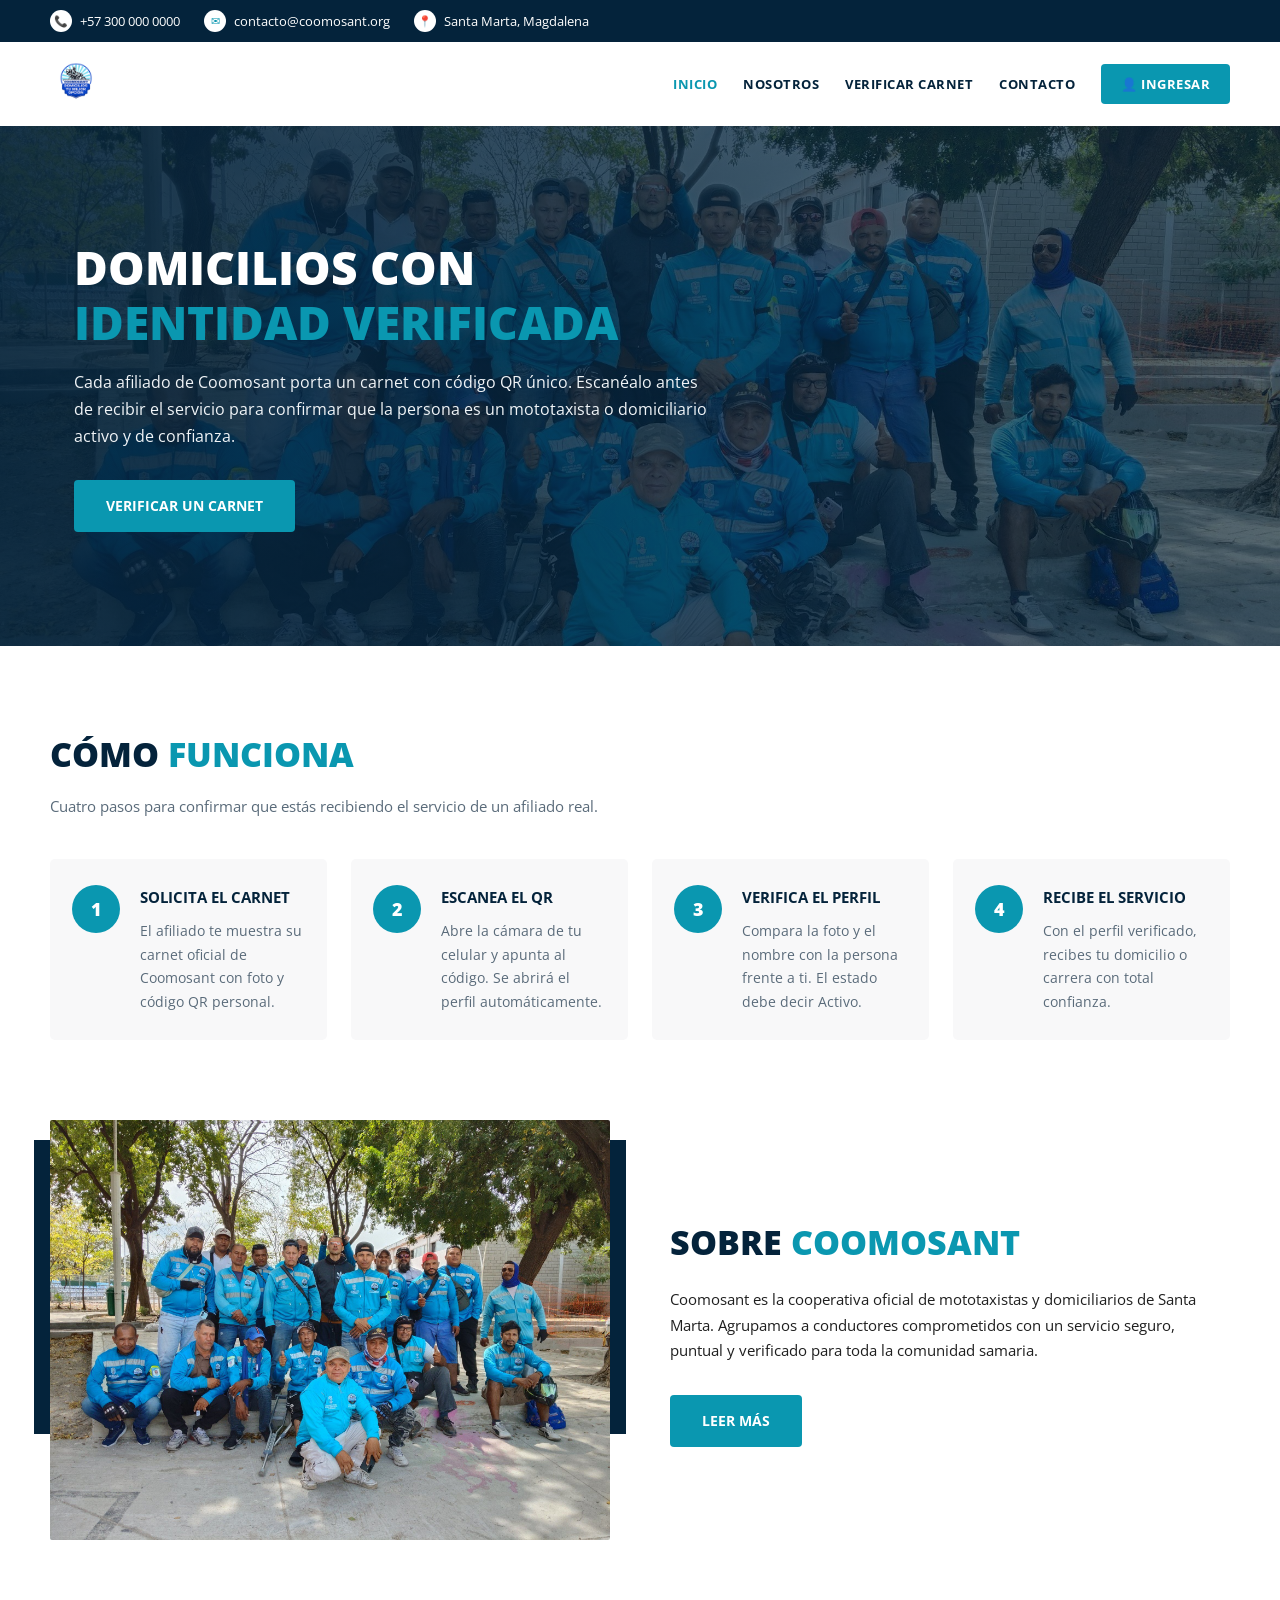
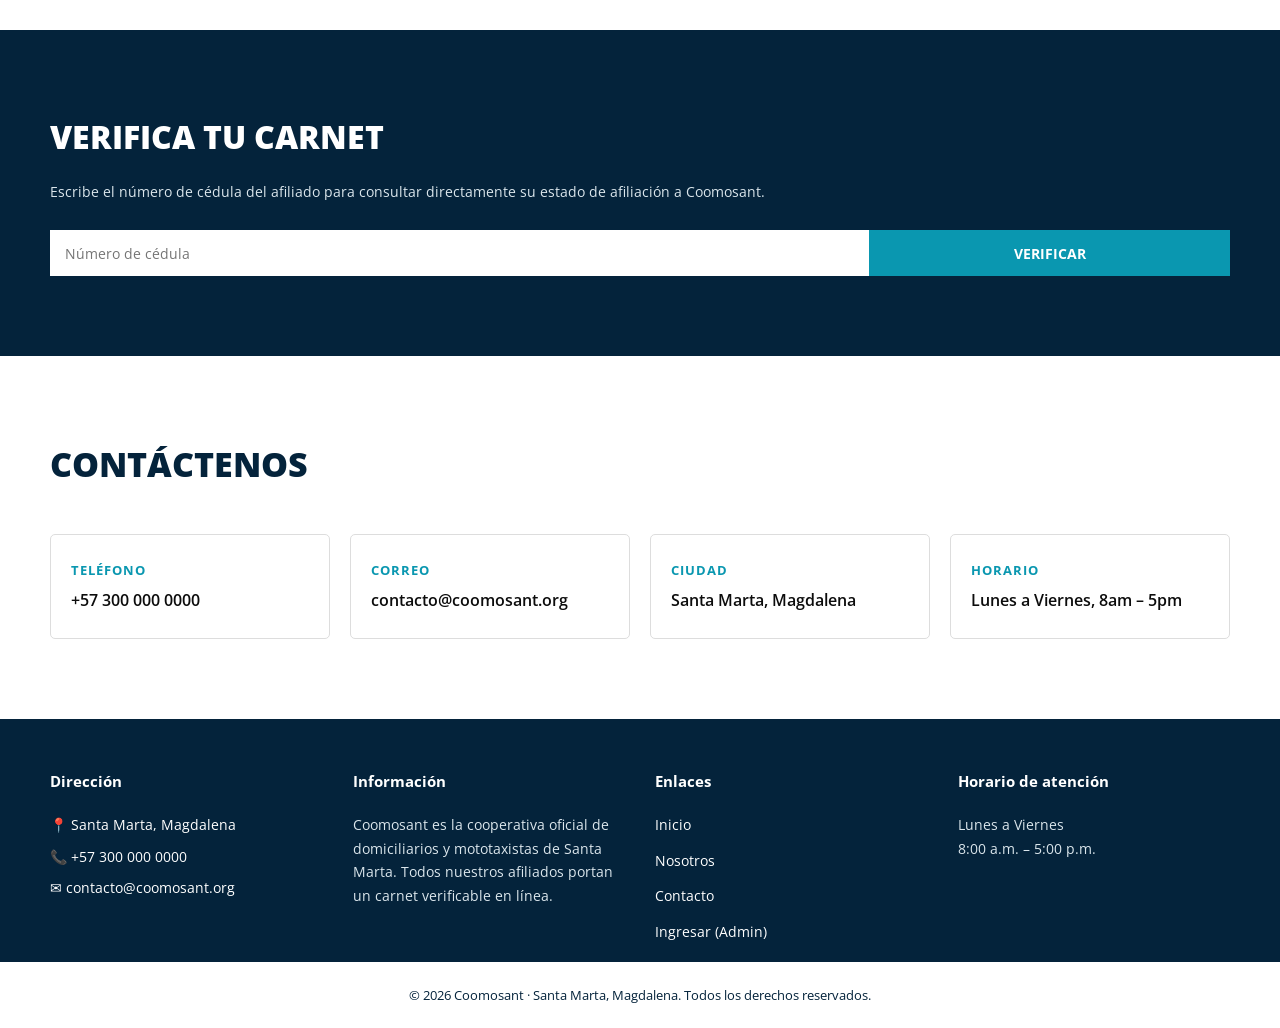
==== commit a6d5865c: "Replace logo with new badge design, add favicon, link logo to home - assets/logo.png replaced with t" ====
--- a/index.html
+++ b/index.html
@@ -4,6 +4,7 @@
 <meta charset="UTF-8"/>
 <meta name="viewport" content="width=device-width, initial-scale=1.0"/>
 <title>Coomosant — Domicilios con identidad verificada · Santa Marta</title>
+<link rel="icon" type="image/png" href="assets/logo.png"/>
 
 <!-- SEO meta tags -->
 <meta name="description" content="Coomosant es la cooperativa oficial de domiciliarios y mototaxistas de Santa Marta. Verifica la identidad de nuestros afiliados escaneando el código QR de su carnet."/>
@@ -47,7 +48,9 @@
 
 <header style="background:#fff;padding:16px 24px;">
   <nav style="max-width:1180px;margin:0 auto;display:flex;align-items:center;justify-content:space-between;flex-wrap:wrap;gap:14px;">
-    <span style="font-weight:800;font-size:24px;color:#04233b;">COOMOSANT</span>
+    <a href="index.html" style="display:flex;align-items:center;">
+      <img src="assets/logo.png" alt="Coomosant" style="height:52px;width:auto;object-fit:contain;" />
+    </a>
     <div style="display:flex;gap:26px;flex-wrap:wrap;align-items:center;">
       <a href="index.html" style="color:#0a97b0;font-weight:700;font-size:13px;text-transform:uppercase;letter-spacing:0.5px;">Inicio</a>
       <a href="nosotros.html" style="color:#04233b;font-weight:700;font-size:13px;text-transform:uppercase;letter-spacing:0.5px;">Nosotros</a>
@@ -76,7 +79,7 @@
       <h2 style="font-weight:800;text-transform:uppercase;font-size:clamp(24px,4vw,34px);margin:0;color:#04233b;">Cómo <span style="color:#0a97b0;">funciona</span></h2>
       <p style="margin-top:10px;color:#5a6b7a;font-size:15px;">Cuatro pasos para confirmar que estás recibiendo el servicio de un afiliado real.</p>
     </div>
-    <div style="display:grid;grid-template-columns:repeat(auto-fit,minmax(260px,1fr));gap:24px;">
+    <div style="display:grid;grid-template-columns:repeat(auto-fit,minmax(min(260px,100%),1fr));gap:24px;">
       <div style="display:flex;gap:20px;background:#f8f8f9;padding:26px 22px;border-radius:5px;">
         <span style="flex-shrink:0;width:48px;height:48px;border-radius:50%;background:#0a97b0;color:#fff;font-weight:800;font-size:18px;display:flex;align-items:center;justify-content:center;">1</span>
         <div>
@@ -110,7 +113,7 @@
 </section>
 
 <section style="padding:0 24px 90px;">
-  <div style="max-width:1180px;margin:0 auto;display:grid;grid-template-columns:repeat(auto-fit,minmax(320px,1fr));gap:60px;align-items:center;">
+  <div style="max-width:1180px;margin:0 auto;display:grid;grid-template-columns:repeat(auto-fit,minmax(min(320px,100%),1fr));gap:60px;align-items:center;">
     <div style="position:relative;">
       <img src="assets/equipo.jpg" alt="Equipo de afiliados Coomosant" style="width:100%;border-radius:2px;position:relative;z-index:2;display:block;" />
       <div style="position:absolute;top:20px;left:-16px;width:32px;height:70%;background:#04233b;z-index:1;"></div>
@@ -125,7 +128,7 @@
 </section>
 
 <section id="verificar" style="position:relative;background:#04233b;padding:80px 24px;color:#fff;">
-  <div style="max-width:1180px;margin:0 auto;display:grid;grid-template-columns:repeat(auto-fit,minmax(320px,1fr));gap:40px;align-items:center;">
+  <div style="max-width:1180px;margin:0 auto;display:grid;grid-template-columns:repeat(auto-fit,minmax(min(320px,100%),1fr));gap:40px;align-items:center;">
     <div>
       <h2 style="font-weight:800;text-transform:uppercase;font-size:clamp(24px,4vw,32px);margin:0;">Verifica tu carnet</h2>
       <p style="font-size:14px;margin:16px 0 26px;color:#dbe6ec;">Escribe el número de cédula del afiliado para consultar directamente su estado de afiliación a Coomosant.</p>
@@ -142,7 +145,7 @@
     <div style="max-width:600px;margin-bottom:40px;">
       <h2 style="font-weight:800;text-transform:uppercase;font-size:clamp(24px,4vw,34px);margin:0;color:#04233b;">Contáctenos</h2>
     </div>
-    <div style="display:grid;grid-template-columns:repeat(auto-fit,minmax(220px,1fr));gap:20px;">
+    <div style="display:grid;grid-template-columns:repeat(auto-fit,minmax(min(220px,100%),1fr));gap:20px;">
       <div style="border:1px solid #dddddd;border-radius:5px;padding:24px 20px;">
         <h4 style="font-size:13px;font-weight:700;text-transform:uppercase;letter-spacing:1px;color:#0a97b0;margin:0 0 6px;">Teléfono</h4>
         <p style="margin:0;font-weight:600;"><a href="tel:+573000000000" style="color:#0c0c0c;">+57 300 000 0000</a></p>
@@ -164,7 +167,7 @@
 </section>
 
 <section style="background:#04233b;color:#fff;padding:50px 24px 18px;">
-  <div style="max-width:1180px;margin:0 auto;display:grid;grid-template-columns:repeat(auto-fit,minmax(220px,1fr));gap:30px;">
+  <div style="max-width:1180px;margin:0 auto;display:grid;grid-template-columns:repeat(auto-fit,minmax(min(220px,100%),1fr));gap:30px;">
     <div>
       <h4 style="font-weight:700;margin:0 0 18px;font-size:15px;">Dirección</h4>
       <div style="display:flex;flex-direction:column;gap:8px;">
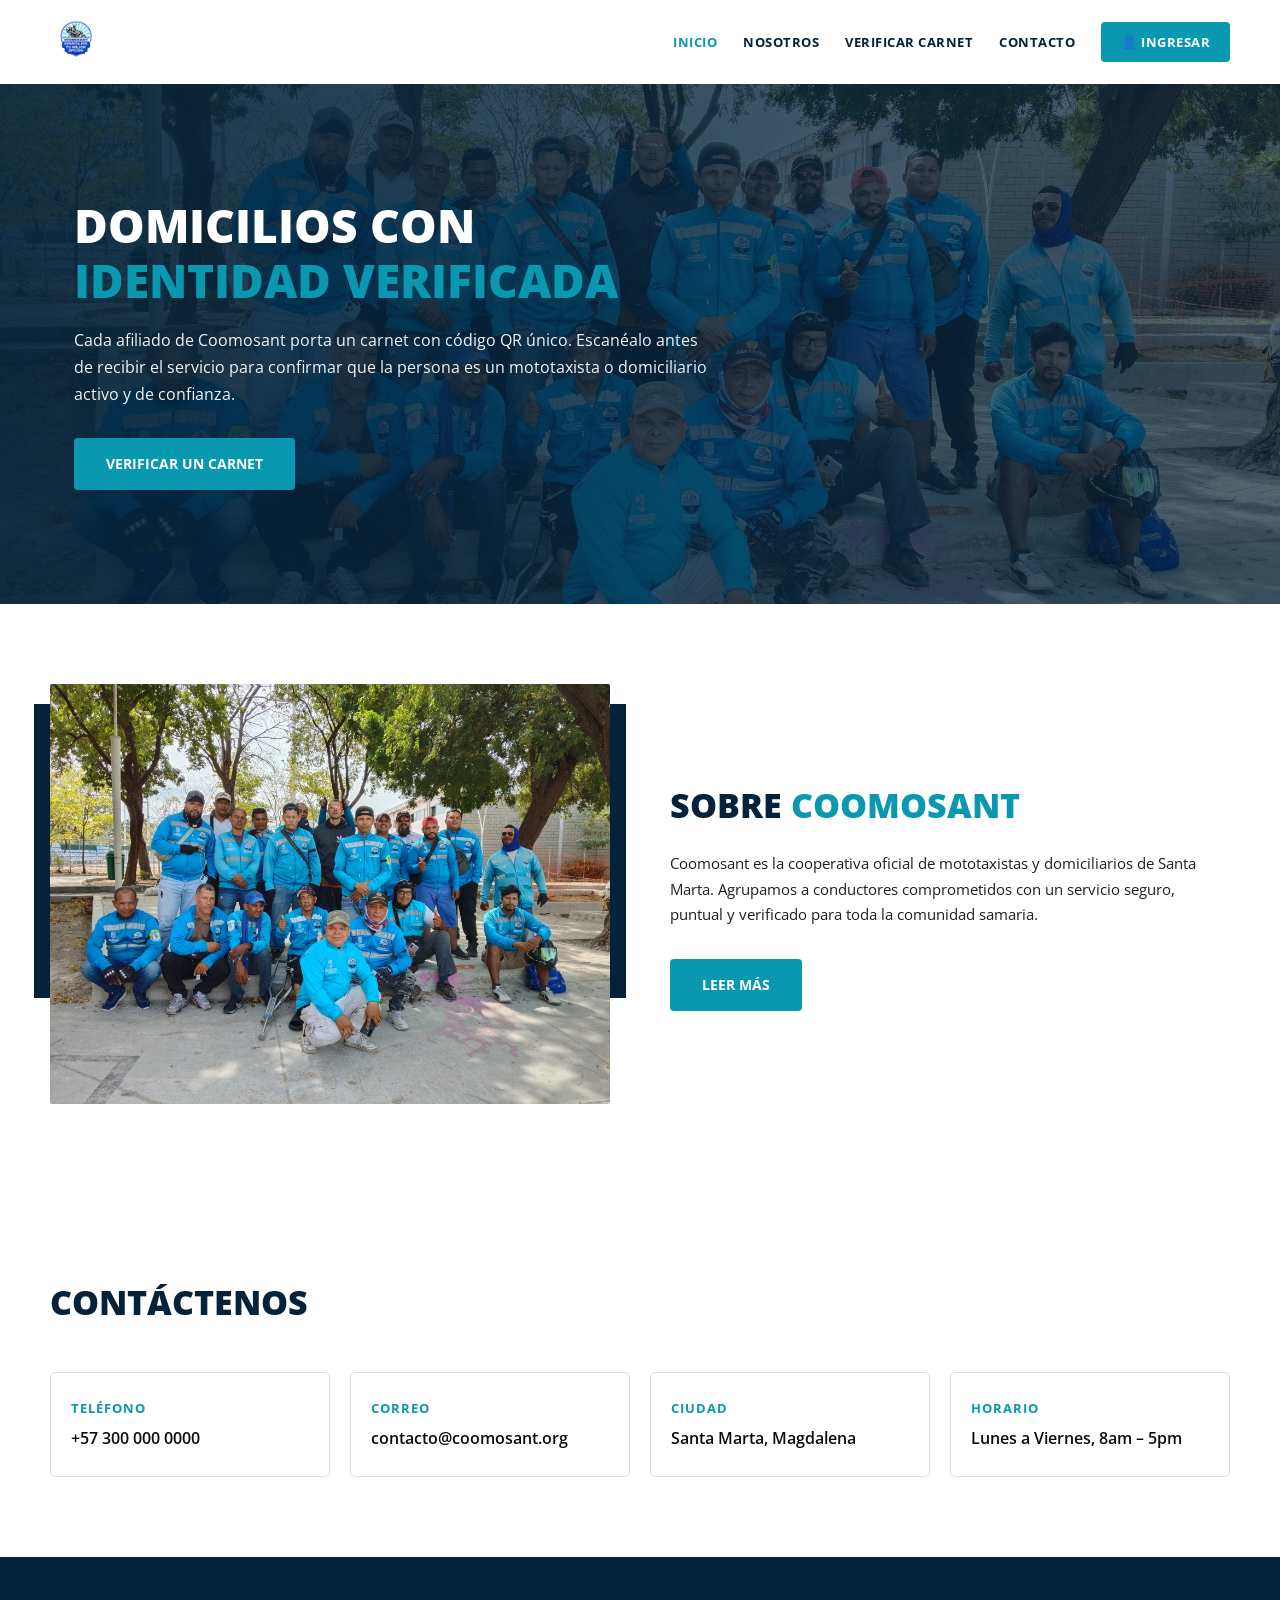
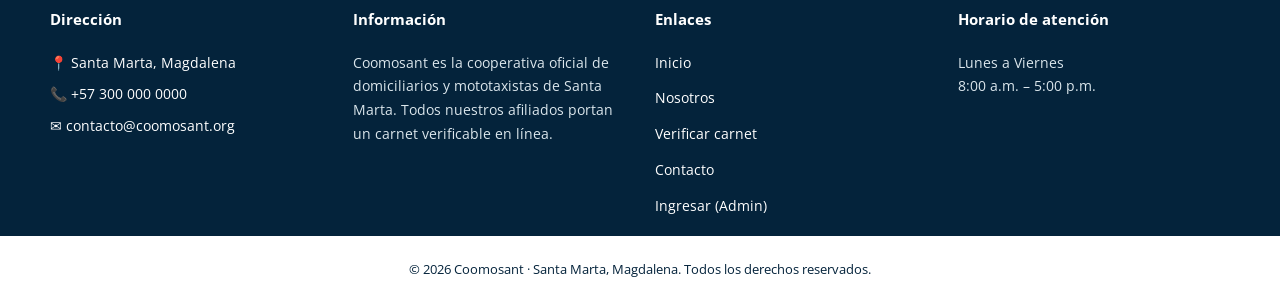
==== commit f6f9f24d: "Split verification into its own page, simplify home, drop the top contact bar - New verificar.html: " ====
--- a/index.html
+++ b/index.html
@@ -38,14 +38,6 @@
 </head>
 <body>
 
-<div style="background:#04233b;padding:10px 24px;">
-  <div style="max-width:1180px;margin:0 auto;display:flex;gap:24px;flex-wrap:wrap;">
-    <span style="display:flex;align-items:center;gap:8px;color:#fff;font-size:13px;"><span style="width:22px;height:22px;border-radius:50%;background:#fff;color:#0a97b0;display:flex;align-items:center;justify-content:center;font-size:11px;">📞</span>+57 300 000 0000</span>
-    <span style="display:flex;align-items:center;gap:8px;color:#fff;font-size:13px;"><span style="width:22px;height:22px;border-radius:50%;background:#fff;color:#0a97b0;display:flex;align-items:center;justify-content:center;font-size:11px;">✉</span>contacto@coomosant.org</span>
-    <span style="display:flex;align-items:center;gap:8px;color:#fff;font-size:13px;"><span style="width:22px;height:22px;border-radius:50%;background:#fff;color:#0a97b0;display:flex;align-items:center;justify-content:center;font-size:11px;">📍</span>Santa Marta, Magdalena</span>
-  </div>
-</div>
-
 <header style="background:#fff;padding:16px 24px;">
   <nav style="max-width:1180px;margin:0 auto;display:flex;align-items:center;justify-content:space-between;flex-wrap:wrap;gap:14px;">
     <a href="index.html" style="display:flex;align-items:center;">
@@ -54,7 +46,7 @@
     <div style="display:flex;gap:26px;flex-wrap:wrap;align-items:center;">
       <a href="index.html" style="color:#0a97b0;font-weight:700;font-size:13px;text-transform:uppercase;letter-spacing:0.5px;">Inicio</a>
       <a href="nosotros.html" style="color:#04233b;font-weight:700;font-size:13px;text-transform:uppercase;letter-spacing:0.5px;">Nosotros</a>
-      <a href="#verificar" style="color:#04233b;font-weight:700;font-size:13px;text-transform:uppercase;letter-spacing:0.5px;">Verificar carnet</a>
+      <a href="verificar.html" style="color:#04233b;font-weight:700;font-size:13px;text-transform:uppercase;letter-spacing:0.5px;">Verificar carnet</a>
       <a href="#contacto" style="color:#04233b;font-weight:700;font-size:13px;text-transform:uppercase;letter-spacing:0.5px;">Contacto</a>
       <a href="admin.html" style="background:#0a97b0;color:#fff;padding:9px 20px;font-weight:700;font-size:13px;text-transform:uppercase;letter-spacing:0.5px;border-radius:4px;">👤 Ingresar</a>
     </div>
@@ -68,51 +60,12 @@
     <div style="max-width:640px;">
       <h1 style="font-weight:800;text-transform:uppercase;font-size:clamp(28px,5vw,46px);line-height:1.2;color:#fff;margin:0 0 18px;">Domicilios con <span style="color:#0a97b0;">identidad verificada</span></h1>
       <p style="color:#f0f4f7;font-size:16px;margin:0 0 30px;">Cada afiliado de Coomosant porta un carnet con código QR único. Escanéalo antes de recibir el servicio para confirmar que la persona es un mototaxista o domiciliario activo y de confianza.</p>
-      <a href="#verificar" class="btn">Verificar un carnet</a>
+      <a href="verificar.html" class="btn">Verificar un carnet</a>
     </div>
   </div>
 </section>
 
-<section style="padding:80px 24px;">
-  <div style="max-width:1180px;margin:0 auto;">
-    <div style="max-width:600px;margin-bottom:40px;">
-      <h2 style="font-weight:800;text-transform:uppercase;font-size:clamp(24px,4vw,34px);margin:0;color:#04233b;">Cómo <span style="color:#0a97b0;">funciona</span></h2>
-      <p style="margin-top:10px;color:#5a6b7a;font-size:15px;">Cuatro pasos para confirmar que estás recibiendo el servicio de un afiliado real.</p>
-    </div>
-    <div style="display:grid;grid-template-columns:repeat(auto-fit,minmax(min(260px,100%),1fr));gap:24px;">
-      <div style="display:flex;gap:20px;background:#f8f8f9;padding:26px 22px;border-radius:5px;">
-        <span style="flex-shrink:0;width:48px;height:48px;border-radius:50%;background:#0a97b0;color:#fff;font-weight:800;font-size:18px;display:flex;align-items:center;justify-content:center;">1</span>
-        <div>
-          <h5 style="font-weight:700;text-transform:uppercase;font-size:15px;margin:0 0 8px;color:#04233b;">Solicita el carnet</h5>
-          <p style="font-size:14px;color:#5a6b7a;margin:0;">El afiliado te muestra su carnet oficial de Coomosant con foto y código QR personal.</p>
-        </div>
-      </div>
-      <div style="display:flex;gap:20px;background:#f8f8f9;padding:26px 22px;border-radius:5px;">
-        <span style="flex-shrink:0;width:48px;height:48px;border-radius:50%;background:#0a97b0;color:#fff;font-weight:800;font-size:18px;display:flex;align-items:center;justify-content:center;">2</span>
-        <div>
-          <h5 style="font-weight:700;text-transform:uppercase;font-size:15px;margin:0 0 8px;color:#04233b;">Escanea el QR</h5>
-          <p style="font-size:14px;color:#5a6b7a;margin:0;">Abre la cámara de tu celular y apunta al código. Se abrirá el perfil automáticamente.</p>
-        </div>
-      </div>
-      <div style="display:flex;gap:20px;background:#f8f8f9;padding:26px 22px;border-radius:5px;">
-        <span style="flex-shrink:0;width:48px;height:48px;border-radius:50%;background:#0a97b0;color:#fff;font-weight:800;font-size:18px;display:flex;align-items:center;justify-content:center;">3</span>
-        <div>
-          <h5 style="font-weight:700;text-transform:uppercase;font-size:15px;margin:0 0 8px;color:#04233b;">Verifica el perfil</h5>
-          <p style="font-size:14px;color:#5a6b7a;margin:0;">Compara la foto y el nombre con la persona frente a ti. El estado debe decir Activo.</p>
-        </div>
-      </div>
-      <div style="display:flex;gap:20px;background:#f8f8f9;padding:26px 22px;border-radius:5px;">
-        <span style="flex-shrink:0;width:48px;height:48px;border-radius:50%;background:#0a97b0;color:#fff;font-weight:800;font-size:18px;display:flex;align-items:center;justify-content:center;">4</span>
-        <div>
-          <h5 style="font-weight:700;text-transform:uppercase;font-size:15px;margin:0 0 8px;color:#04233b;">Recibe el servicio</h5>
-          <p style="font-size:14px;color:#5a6b7a;margin:0;">Con el perfil verificado, recibes tu domicilio o carrera con total confianza.</p>
-        </div>
-      </div>
-    </div>
-  </div>
-</section>
-
-<section style="padding:0 24px 90px;">
+<section style="padding:80px 24px 90px;">
   <div style="max-width:1180px;margin:0 auto;display:grid;grid-template-columns:repeat(auto-fit,minmax(min(320px,100%),1fr));gap:60px;align-items:center;">
     <div style="position:relative;">
       <img src="assets/equipo.jpg" alt="Equipo de afiliados Coomosant" style="width:100%;border-radius:2px;position:relative;z-index:2;display:block;" />
@@ -123,19 +76,6 @@
       <h2 style="font-weight:800;text-transform:uppercase;font-size:clamp(24px,4vw,34px);margin:0;color:#04233b;">Sobre <span style="color:#0a97b0;">Coomosant</span></h2>
       <p style="margin-top:16px;color:#1f1f1f;font-size:15px;">Coomosant es la cooperativa oficial de mototaxistas y domiciliarios de Santa Marta. Agrupamos a conductores comprometidos con un servicio seguro, puntual y verificado para toda la comunidad samaria.</p>
       <a href="nosotros.html" class="btn" style="margin-top:16px;">Leer más</a>
-    </div>
-  </div>
-</section>
-
-<section id="verificar" style="position:relative;background:#04233b;padding:80px 24px;color:#fff;">
-  <div style="max-width:1180px;margin:0 auto;display:grid;grid-template-columns:repeat(auto-fit,minmax(min(320px,100%),1fr));gap:40px;align-items:center;">
-    <div>
-      <h2 style="font-weight:800;text-transform:uppercase;font-size:clamp(24px,4vw,32px);margin:0;">Verifica tu carnet</h2>
-      <p style="font-size:14px;margin:16px 0 26px;color:#dbe6ec;">Escribe el número de cédula del afiliado para consultar directamente su estado de afiliación a Coomosant.</p>
-      <form id="form-verificar" style="display:flex;align-items:stretch;">
-        <input type="text" id="cedula-buscar" inputmode="numeric" placeholder="Número de cédula" style="background:#fff;border:none;flex:2.5;outline:none;color:#000;min-height:46px;padding-left:15px;font-size:14px;" />
-        <button type="submit" style="flex:1;background:#0a97b0;color:#fff;border:none;font-size:14px;text-transform:uppercase;font-weight:700;padding:0 20px;cursor:pointer;">Verificar</button>
-      </form>
     </div>
   </div>
 </section>
@@ -185,6 +125,7 @@
       <div style="display:flex;flex-direction:column;gap:12px;">
         <a href="index.html" style="color:#fff;font-size:14px;">Inicio</a>
         <a href="nosotros.html" style="color:#fff;font-size:14px;">Nosotros</a>
+        <a href="verificar.html" style="color:#fff;font-size:14px;">Verificar carnet</a>
         <a href="#contacto" style="color:#fff;font-size:14px;">Contacto</a>
         <a href="admin.html" style="color:#fff;font-size:14px;">Ingresar (Admin)</a>
       </div>
@@ -200,12 +141,5 @@
   <p style="color:#04233b;margin:0;font-size:13px;">© 2026 Coomosant · Santa Marta, Magdalena. Todos los derechos reservados.</p>
 </section>
 
-<script>
-  document.getElementById('form-verificar').addEventListener('submit', function (e) {
-    e.preventDefault();
-    var cc = document.getElementById('cedula-buscar').value.replace(/\D/g, '');
-    if (cc) location.href = 'perfil.html?cc=' + cc;
-  });
-</script>
 </body>
 </html>
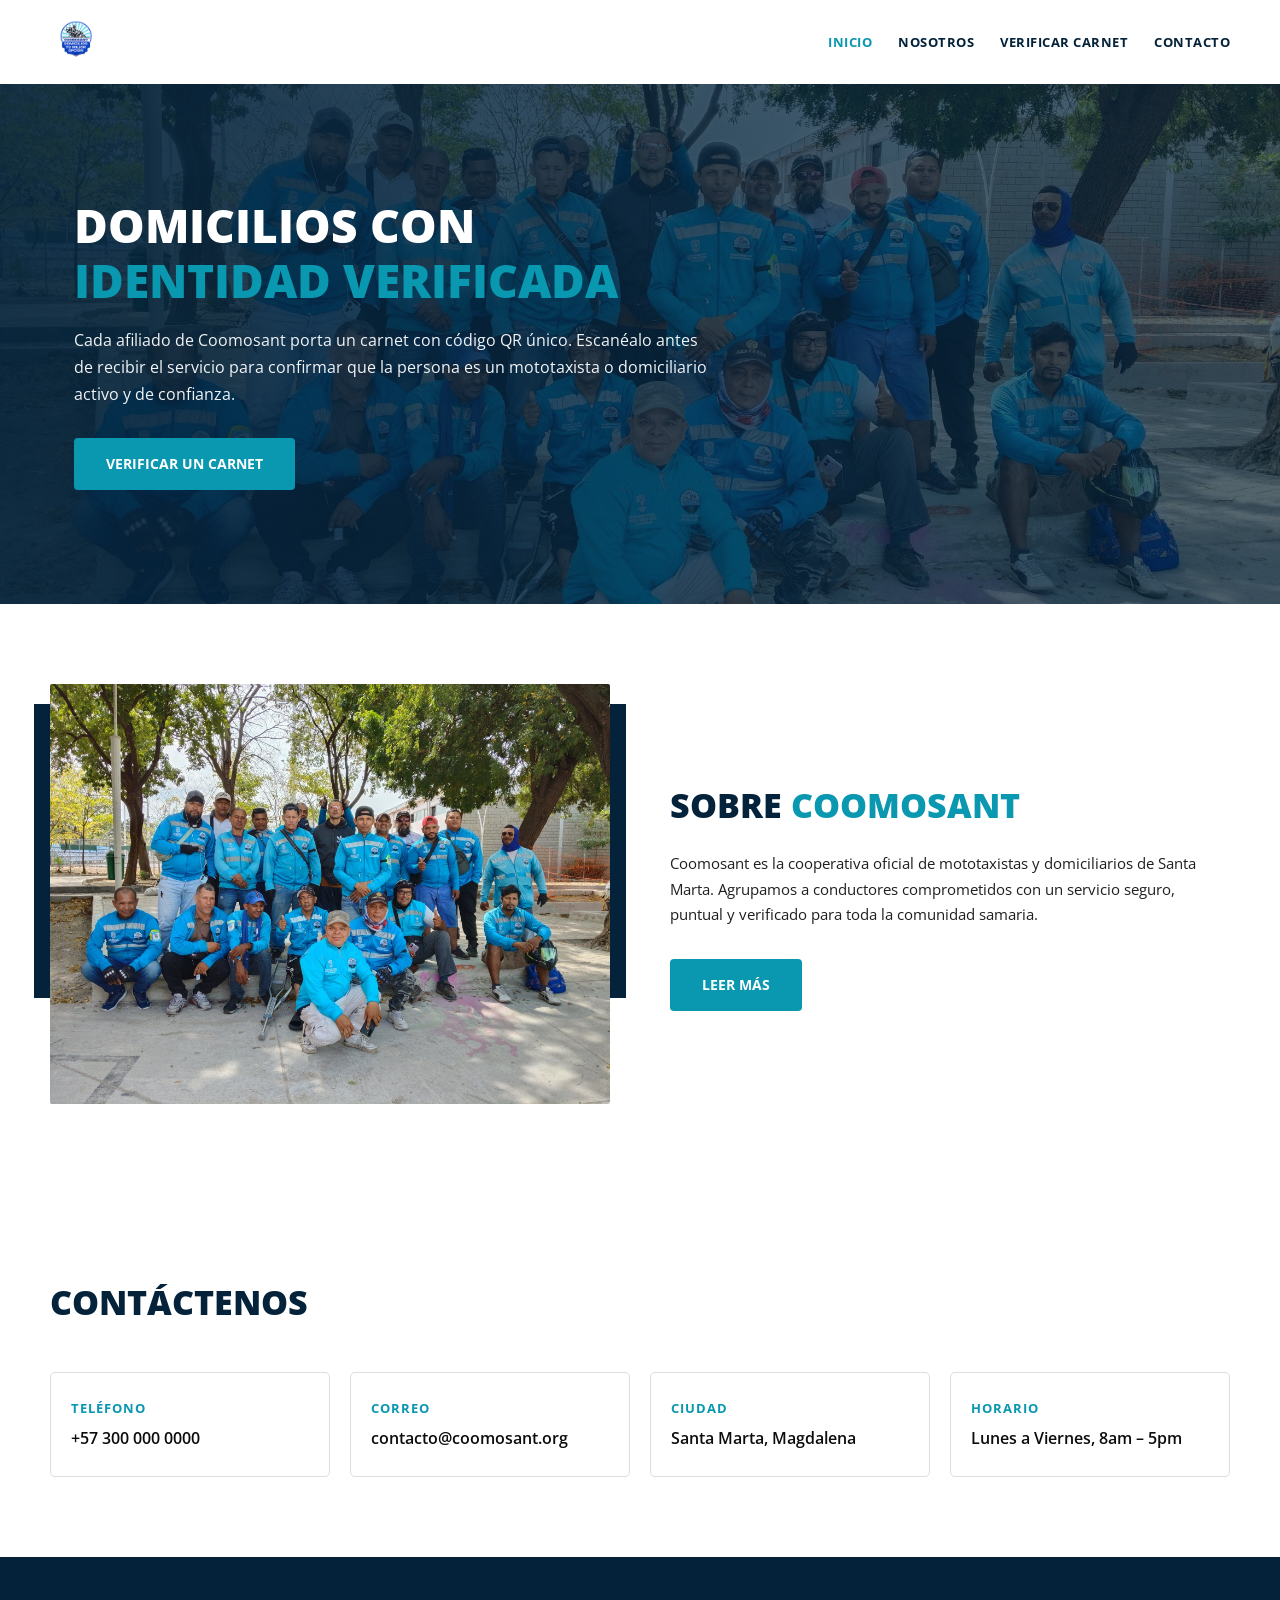
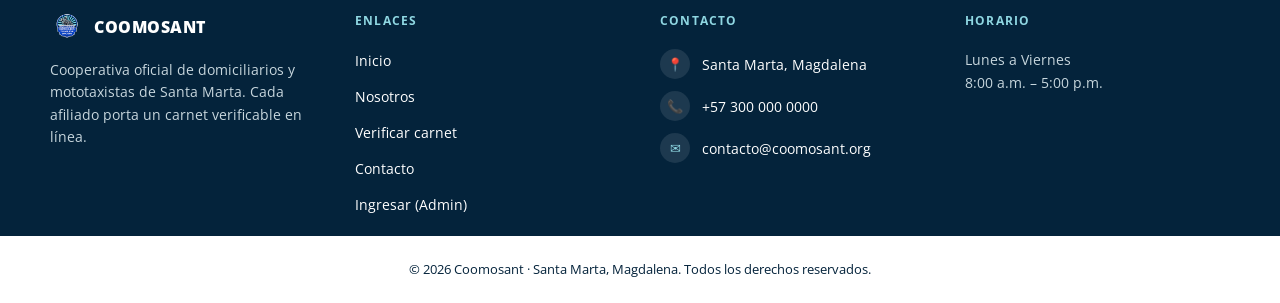
==== commit 4f9cdfe4: "Responsive hamburger nav, remove header login button, redesign footer - Removed the "Ingresar" butto" ====
--- a/index.html
+++ b/index.html
@@ -26,6 +26,7 @@
 
 <link rel="preconnect" href="https://fonts.googleapis.com" />
 <link href="https://fonts.googleapis.com/css2?family=Open+Sans:wght@400;600;700;800&display=swap" rel="stylesheet" />
+<link rel="stylesheet" href="assets/css/site.css" />
 <style>
   * { box-sizing: border-box; }
   body { margin: 0; font-family: 'Open Sans', sans-serif; color: #0c0c0c; line-height: 1.7; }
@@ -38,17 +39,17 @@
 </head>
 <body>
 
-<header style="background:#fff;padding:16px 24px;">
-  <nav style="max-width:1180px;margin:0 auto;display:flex;align-items:center;justify-content:space-between;flex-wrap:wrap;gap:14px;">
-    <a href="index.html" style="display:flex;align-items:center;">
-      <img src="assets/logo.png" alt="Coomosant" style="height:52px;width:auto;object-fit:contain;" />
+<header class="site-header">
+  <nav class="site-nav">
+    <a href="index.html" class="logo-link">
+      <img src="assets/logo.png" alt="Coomosant" />
     </a>
-    <div style="display:flex;gap:26px;flex-wrap:wrap;align-items:center;">
-      <a href="index.html" style="color:#0a97b0;font-weight:700;font-size:13px;text-transform:uppercase;letter-spacing:0.5px;">Inicio</a>
-      <a href="nosotros.html" style="color:#04233b;font-weight:700;font-size:13px;text-transform:uppercase;letter-spacing:0.5px;">Nosotros</a>
-      <a href="verificar.html" style="color:#04233b;font-weight:700;font-size:13px;text-transform:uppercase;letter-spacing:0.5px;">Verificar carnet</a>
-      <a href="#contacto" style="color:#04233b;font-weight:700;font-size:13px;text-transform:uppercase;letter-spacing:0.5px;">Contacto</a>
-      <a href="admin.html" style="background:#0a97b0;color:#fff;padding:9px 20px;font-weight:700;font-size:13px;text-transform:uppercase;letter-spacing:0.5px;border-radius:4px;">👤 Ingresar</a>
+    <button type="button" class="nav-toggle" aria-label="Abrir menú" aria-expanded="false" aria-controls="nav-links">☰</button>
+    <div class="nav-links" id="nav-links">
+      <a href="index.html" class="nav-link active">Inicio</a>
+      <a href="nosotros.html" class="nav-link">Nosotros</a>
+      <a href="verificar.html" class="nav-link">Verificar carnet</a>
+      <a href="#contacto" class="nav-link">Contacto</a>
     </div>
   </nav>
 </header>
@@ -106,40 +107,42 @@
   </div>
 </section>
 
-<section style="background:#04233b;color:#fff;padding:50px 24px 18px;">
-  <div style="max-width:1180px;margin:0 auto;display:grid;grid-template-columns:repeat(auto-fit,minmax(min(220px,100%),1fr));gap:30px;">
+<footer class="site-footer">
+  <div class="footer-grid">
     <div>
-      <h4 style="font-weight:700;margin:0 0 18px;font-size:15px;">Dirección</h4>
-      <div style="display:flex;flex-direction:column;gap:8px;">
-        <a href="#" style="color:#fff;font-size:14px;">📍 Santa Marta, Magdalena</a>
-        <a href="tel:+573000000000" style="color:#fff;font-size:14px;">📞 +57 300 000 0000</a>
-        <a href="mailto:contacto@coomosant.org" style="color:#fff;font-size:14px;">✉ contacto@coomosant.org</a>
+      <div class="footer-brand">
+        <img src="assets/logo.png" alt="Coomosant" />
+        <span>COOMOSANT</span>
+      </div>
+      <p>Cooperativa oficial de domiciliarios y mototaxistas de Santa Marta. Cada afiliado porta un carnet verificable en línea.</p>
+    </div>
+    <div>
+      <h4>Enlaces</h4>
+      <div class="footer-links">
+        <a href="index.html">Inicio</a>
+        <a href="nosotros.html">Nosotros</a>
+        <a href="verificar.html">Verificar carnet</a>
+        <a href="#contacto">Contacto</a>
+        <a href="admin.html">Ingresar (Admin)</a>
       </div>
     </div>
     <div>
-      <h4 style="font-weight:700;margin:0 0 18px;font-size:15px;">Información</h4>
-      <p style="font-size:14px;color:#dbe6ec;margin:0;">Coomosant es la cooperativa oficial de domiciliarios y mototaxistas de Santa Marta. Todos nuestros afiliados portan un carnet verificable en línea.</p>
+      <h4>Contacto</h4>
+      <div class="contact-row"><span class="contact-icon">📍</span><span class="contact-text">Santa Marta, Magdalena</span></div>
+      <div class="contact-row"><span class="contact-icon">📞</span><a href="tel:+573000000000">+57 300 000 0000</a></div>
+      <div class="contact-row"><span class="contact-icon">✉</span><a href="mailto:contacto@coomosant.org">contacto@coomosant.org</a></div>
     </div>
     <div>
-      <h4 style="font-weight:700;margin:0 0 18px;font-size:15px;">Enlaces</h4>
-      <div style="display:flex;flex-direction:column;gap:12px;">
-        <a href="index.html" style="color:#fff;font-size:14px;">Inicio</a>
-        <a href="nosotros.html" style="color:#fff;font-size:14px;">Nosotros</a>
-        <a href="verificar.html" style="color:#fff;font-size:14px;">Verificar carnet</a>
-        <a href="#contacto" style="color:#fff;font-size:14px;">Contacto</a>
-        <a href="admin.html" style="color:#fff;font-size:14px;">Ingresar (Admin)</a>
-      </div>
-    </div>
-    <div>
-      <h4 style="font-weight:700;margin:0 0 18px;font-size:15px;">Horario de atención</h4>
-      <p style="font-size:14px;color:#dbe6ec;margin:0;">Lunes a Viernes<br />8:00 a.m. – 5:00 p.m.</p>
+      <h4>Horario</h4>
+      <p>Lunes a Viernes<br />8:00 a.m. – 5:00 p.m.</p>
     </div>
   </div>
-</section>
+</footer>
 
-<section style="background:#fff;text-align:center;padding:22px 20px;">
-  <p style="color:#04233b;margin:0;font-size:13px;">© 2026 Coomosant · Santa Marta, Magdalena. Todos los derechos reservados.</p>
-</section>
+<div class="site-copyright">
+  <p>© 2026 Coomosant · Santa Marta, Magdalena. Todos los derechos reservados.</p>
+</div>
 
+<script src="assets/js/nav.js"></script>
 </body>
 </html>
--- a/assets/css/site.css
+++ b/assets/css/site.css
@@ -0,0 +1,93 @@
+/* Coomosant — header/nav responsivo y footer, compartido por las páginas
+   públicas (index.html, nosotros.html, verificar.html). */
+
+/* ---------- Header / nav ---------- */
+.site-header { background: #fff; padding: 16px 24px; position: relative; }
+.site-nav { max-width: 1180px; margin: 0 auto; display: flex; align-items: center; justify-content: space-between; gap: 14px; }
+.site-nav .logo-link { display: flex; align-items: center; flex-shrink: 0; }
+.site-nav .logo-link img { height: 52px; width: auto; object-fit: contain; }
+
+.nav-toggle {
+  display: none;
+  background: none;
+  border: none;
+  cursor: pointer;
+  font-size: 26px;
+  line-height: 1;
+  color: #04233b;
+  padding: 6px 4px;
+}
+
+.nav-links { display: flex; gap: 26px; flex-wrap: wrap; align-items: center; }
+.nav-links a.nav-link { color: #04233b; font-weight: 700; font-size: 13px; text-transform: uppercase; letter-spacing: 0.5px; }
+.nav-links a.nav-link.active { color: #0a97b0; }
+
+@media (max-width: 820px) {
+  .nav-toggle { display: block; }
+  .nav-links {
+    display: none;
+    position: absolute;
+    top: 100%;
+    left: 0;
+    right: 0;
+    background: #fff;
+    flex-direction: column;
+    align-items: flex-start;
+    gap: 2px;
+    padding: 8px 24px 20px;
+    box-shadow: 0 10px 24px rgba(4, 35, 59, 0.12);
+    border-top: 1px solid #eee;
+    z-index: 40;
+  }
+  .nav-links.open { display: flex; }
+  .nav-links a.nav-link { width: 100%; padding: 13px 0; border-bottom: 1px solid #f2f2f2; }
+}
+
+/* ---------- Footer ---------- */
+.site-footer { background: #04233b; color: #fff; padding: 54px 24px 20px; }
+.site-footer .footer-grid {
+  max-width: 1180px;
+  margin: 0 auto;
+  display: grid;
+  grid-template-columns: repeat(auto-fit, minmax(min(220px, 100%), 1fr));
+  gap: 40px;
+}
+.site-footer .footer-brand { display: flex; align-items: center; gap: 10px; margin-bottom: 14px; }
+.site-footer .footer-brand img { height: 34px; width: auto; object-fit: contain; }
+.site-footer .footer-brand span { font-weight: 800; font-size: 16px; letter-spacing: 0.5px; }
+.site-footer h4 {
+  font-size: 12px;
+  font-weight: 700;
+  text-transform: uppercase;
+  letter-spacing: 1.2px;
+  color: #8fd7e2;
+  margin: 0 0 18px;
+}
+.site-footer p { font-size: 14px; color: #c7d6dd; margin: 0; line-height: 1.6; }
+.site-footer .footer-links { display: flex; flex-direction: column; gap: 12px; }
+.site-footer .footer-links a { color: #fff; font-size: 14px; }
+.site-footer .footer-links a:hover { color: #8fd7e2; }
+.site-footer .contact-row { display: flex; align-items: center; gap: 12px; margin-bottom: 12px; }
+.site-footer .contact-row:last-child { margin-bottom: 0; }
+.site-footer .contact-icon {
+  flex-shrink: 0;
+  width: 30px;
+  height: 30px;
+  border-radius: 50%;
+  background: rgba(255, 255, 255, 0.1);
+  color: #8fd7e2;
+  display: flex;
+  align-items: center;
+  justify-content: center;
+  font-size: 13px;
+}
+.site-footer .contact-row a,
+.site-footer .contact-row span.contact-text { color: #fff; font-size: 14px; }
+
+@media (max-width: 820px) {
+  .site-footer .footer-grid > div { padding-top: 24px; border-top: 1px solid rgba(255, 255, 255, 0.12); }
+  .site-footer .footer-grid > div:first-child { padding-top: 0; border-top: none; }
+}
+
+.site-copyright { background: #fff; text-align: center; padding: 22px 20px; }
+.site-copyright p { color: #04233b; margin: 0; font-size: 13px; }
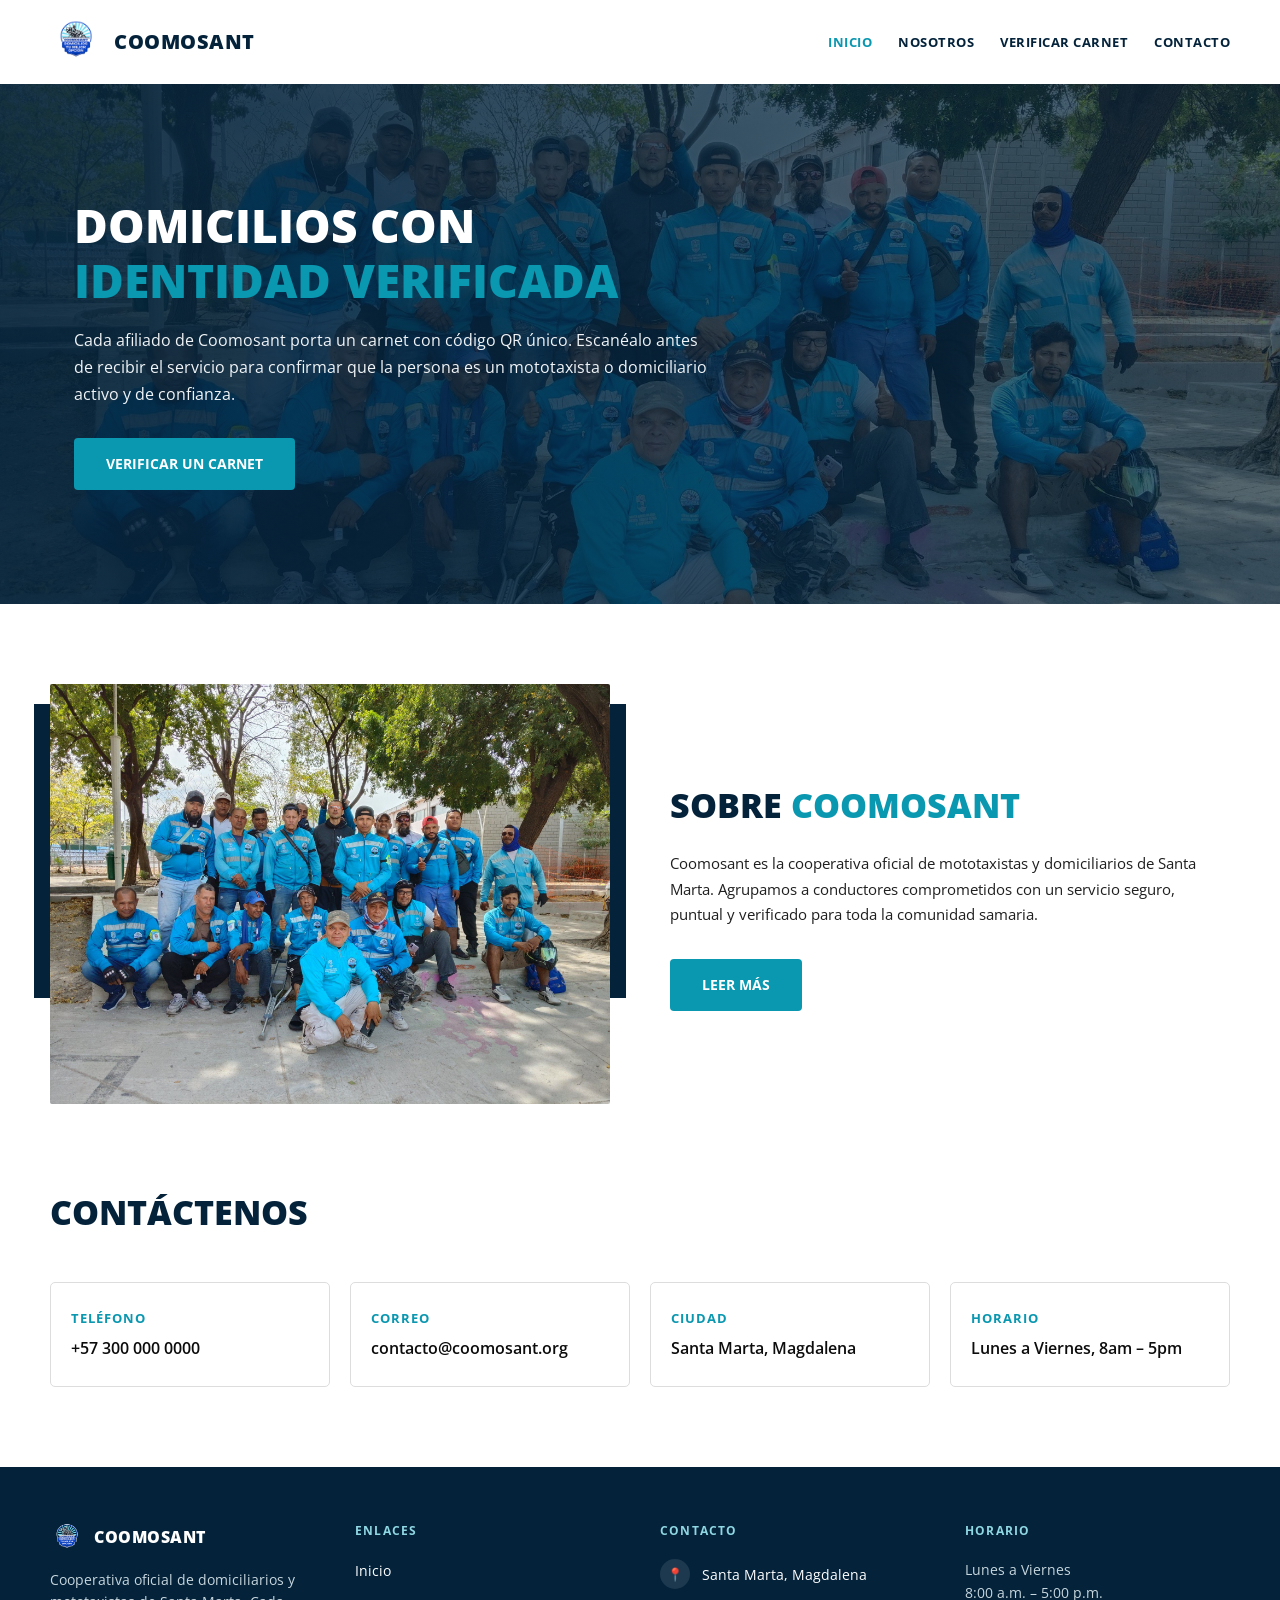
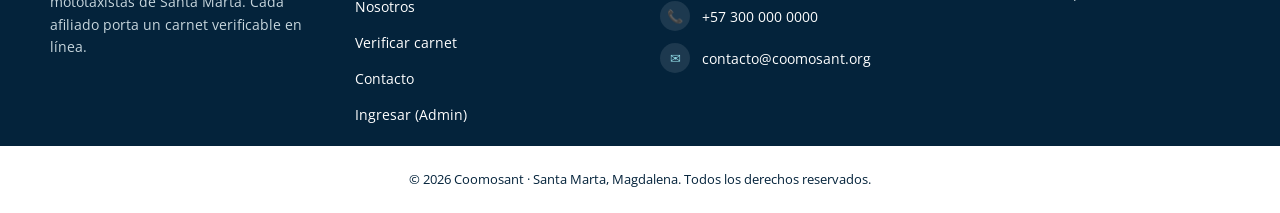
==== commit f9645526: "Tighten section spacing on home, add COOMOSANT wordmark next to logo - index.html: "Sobre Coomosant"" ====
--- a/index.html
+++ b/index.html
@@ -43,6 +43,7 @@
   <nav class="site-nav">
     <a href="index.html" class="logo-link">
       <img src="assets/logo.png" alt="Coomosant" />
+      <span class="logo-text">COOMOSANT</span>
     </a>
     <button type="button" class="nav-toggle" aria-label="Abrir menú" aria-expanded="false" aria-controls="nav-links">☰</button>
     <div class="nav-links" id="nav-links">
@@ -66,7 +67,7 @@
   </div>
 </section>
 
-<section style="padding:80px 24px 90px;">
+<section style="padding:80px 24px 40px;">
   <div style="max-width:1180px;margin:0 auto;display:grid;grid-template-columns:repeat(auto-fit,minmax(min(320px,100%),1fr));gap:60px;align-items:center;">
     <div style="position:relative;">
       <img src="assets/equipo.jpg" alt="Equipo de afiliados Coomosant" style="width:100%;border-radius:2px;position:relative;z-index:2;display:block;" />
@@ -81,7 +82,7 @@
   </div>
 </section>
 
-<section id="contacto" style="padding:80px 24px;">
+<section id="contacto" style="padding:40px 24px 80px;">
   <div style="max-width:1180px;margin:0 auto;">
     <div style="max-width:600px;margin-bottom:40px;">
       <h2 style="font-weight:800;text-transform:uppercase;font-size:clamp(24px,4vw,34px);margin:0;color:#04233b;">Contáctenos</h2>
--- a/assets/css/site.css
+++ b/assets/css/site.css
@@ -4,8 +4,9 @@
 /* ---------- Header / nav ---------- */
 .site-header { background: #fff; padding: 16px 24px; position: relative; }
 .site-nav { max-width: 1180px; margin: 0 auto; display: flex; align-items: center; justify-content: space-between; gap: 14px; }
-.site-nav .logo-link { display: flex; align-items: center; flex-shrink: 0; }
+.site-nav .logo-link { display: flex; align-items: center; gap: 12px; flex-shrink: 0; }
 .site-nav .logo-link img { height: 52px; width: auto; object-fit: contain; }
+.site-nav .logo-link .logo-text { font-weight: 800; font-size: 20px; letter-spacing: 0.5px; color: #04233b; }
 
 .nav-toggle {
   display: none;
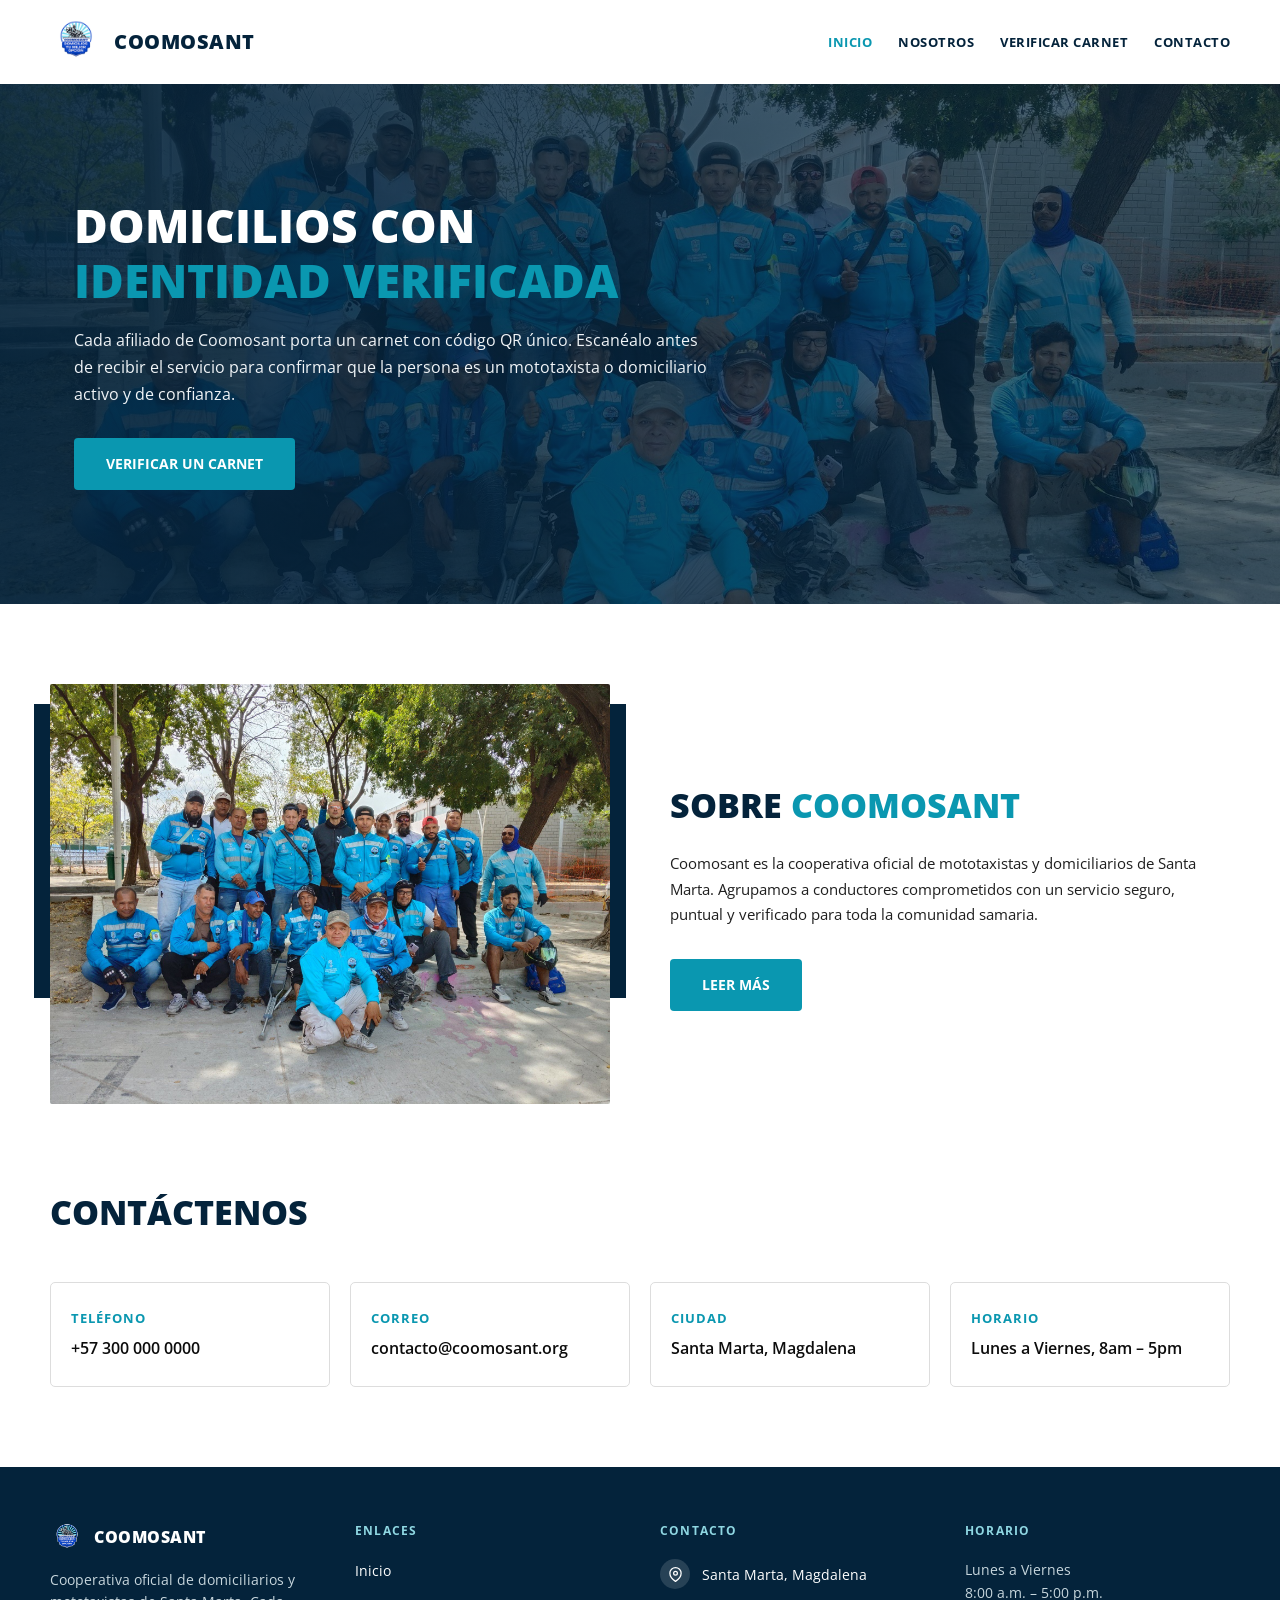
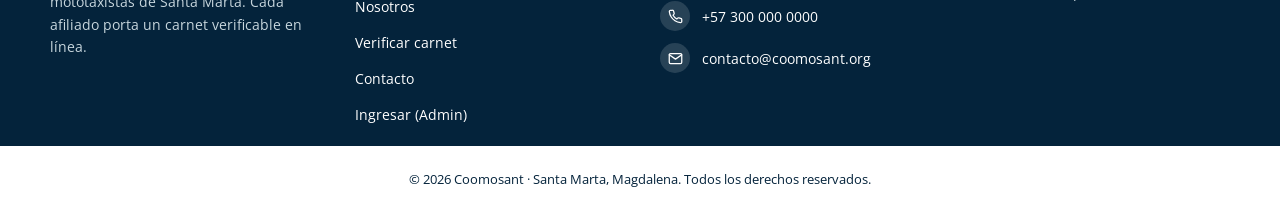
==== commit cb0152cf: "Replace emoji icons with a consistent inline-SVG icon set Emoji render inconsistently across OS/brow" ====
--- a/index.html
+++ b/index.html
@@ -129,9 +129,9 @@
     </div>
     <div>
       <h4>Contacto</h4>
-      <div class="contact-row"><span class="contact-icon">📍</span><span class="contact-text">Santa Marta, Magdalena</span></div>
-      <div class="contact-row"><span class="contact-icon">📞</span><a href="tel:+573000000000">+57 300 000 0000</a></div>
-      <div class="contact-row"><span class="contact-icon">✉</span><a href="mailto:contacto@coomosant.org">contacto@coomosant.org</a></div>
+      <div class="contact-row"><span class="contact-icon"><svg viewBox="0 0 24 24" fill="none" stroke="currentColor" stroke-width="2" stroke-linecap="round" stroke-linejoin="round" aria-hidden="true"><path d="M21 10c0 7-9 13-9 13s-9-6-9-13a9 9 0 0 1 18 0z"/><circle cx="12" cy="10" r="3"/></svg></span><span class="contact-text">Santa Marta, Magdalena</span></div>
+      <div class="contact-row"><span class="contact-icon"><svg viewBox="0 0 24 24" fill="none" stroke="currentColor" stroke-width="2" stroke-linecap="round" stroke-linejoin="round" aria-hidden="true"><path d="M22 16.92v3a2 2 0 0 1-2.18 2 19.79 19.79 0 0 1-8.63-3.07 19.5 19.5 0 0 1-6-6 19.79 19.79 0 0 1-3.07-8.67A2 2 0 0 1 4.11 2h3a2 2 0 0 1 2 1.72c.127.96.361 1.903.7 2.81a2 2 0 0 1-.45 2.11L8.09 9.91a16 16 0 0 0 6 6l1.27-1.27a2 2 0 0 1 2.11-.45c.907.339 1.85.573 2.81.7A2 2 0 0 1 22 16.92z"/></svg></span><a href="tel:+573000000000">+57 300 000 0000</a></div>
+      <div class="contact-row"><span class="contact-icon"><svg viewBox="0 0 24 24" fill="none" stroke="currentColor" stroke-width="2" stroke-linecap="round" stroke-linejoin="round" aria-hidden="true"><path d="M4 4h16c1.1 0 2 .9 2 2v12c0 1.1-.9 2-2 2H4c-1.1 0-2-.9-2-2V6c0-1.1.9-2 2-2z"/><polyline points="22,6 12,13 2,6"/></svg></span><a href="mailto:contacto@coomosant.org">contacto@coomosant.org</a></div>
     </div>
     <div>
       <h4>Horario</h4>
--- a/assets/css/site.css
+++ b/assets/css/site.css
@@ -75,13 +75,13 @@
   width: 30px;
   height: 30px;
   border-radius: 50%;
-  background: rgba(255, 255, 255, 0.1);
-  color: #8fd7e2;
+  background: rgba(255, 255, 255, 0.14);
+  color: #fff;
   display: flex;
   align-items: center;
   justify-content: center;
-  font-size: 13px;
 }
+.site-footer .contact-icon svg { width: 15px; height: 15px; }
 .site-footer .contact-row a,
 .site-footer .contact-row span.contact-text { color: #fff; font-size: 14px; }
 
